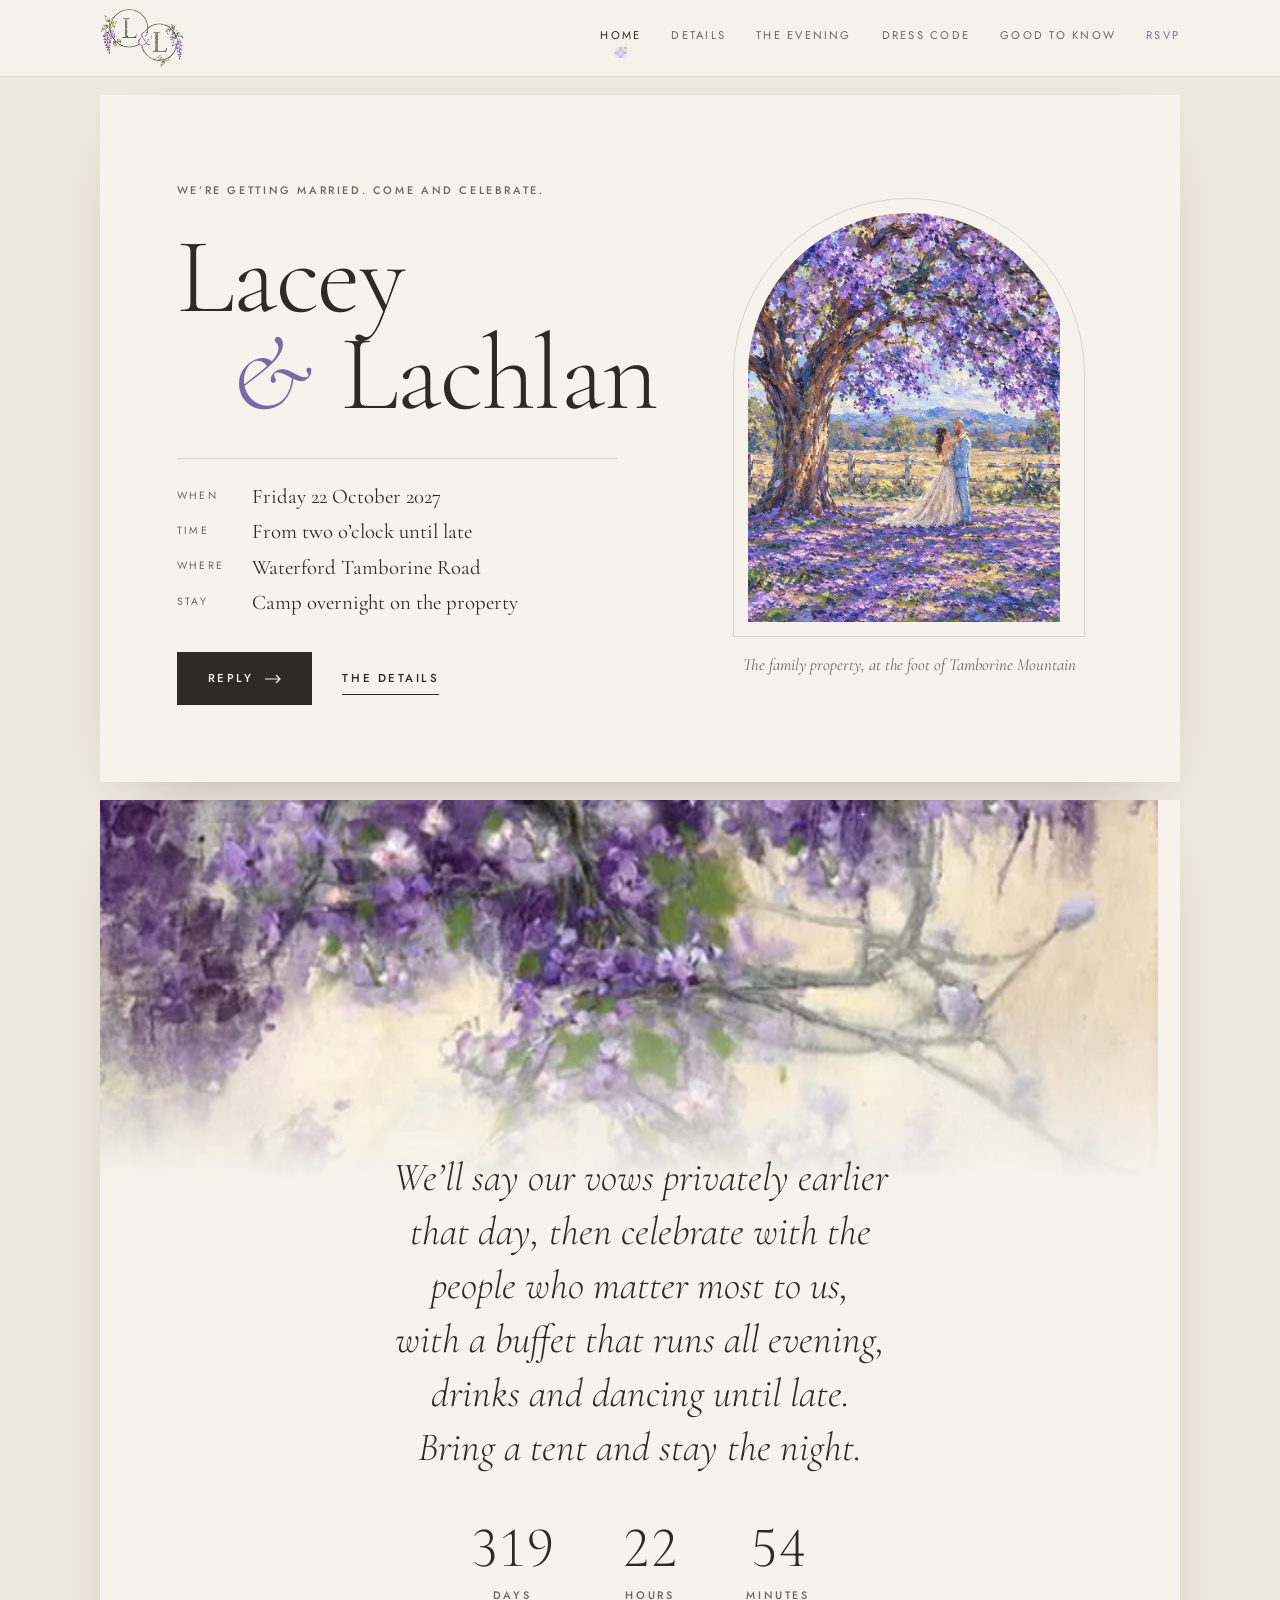
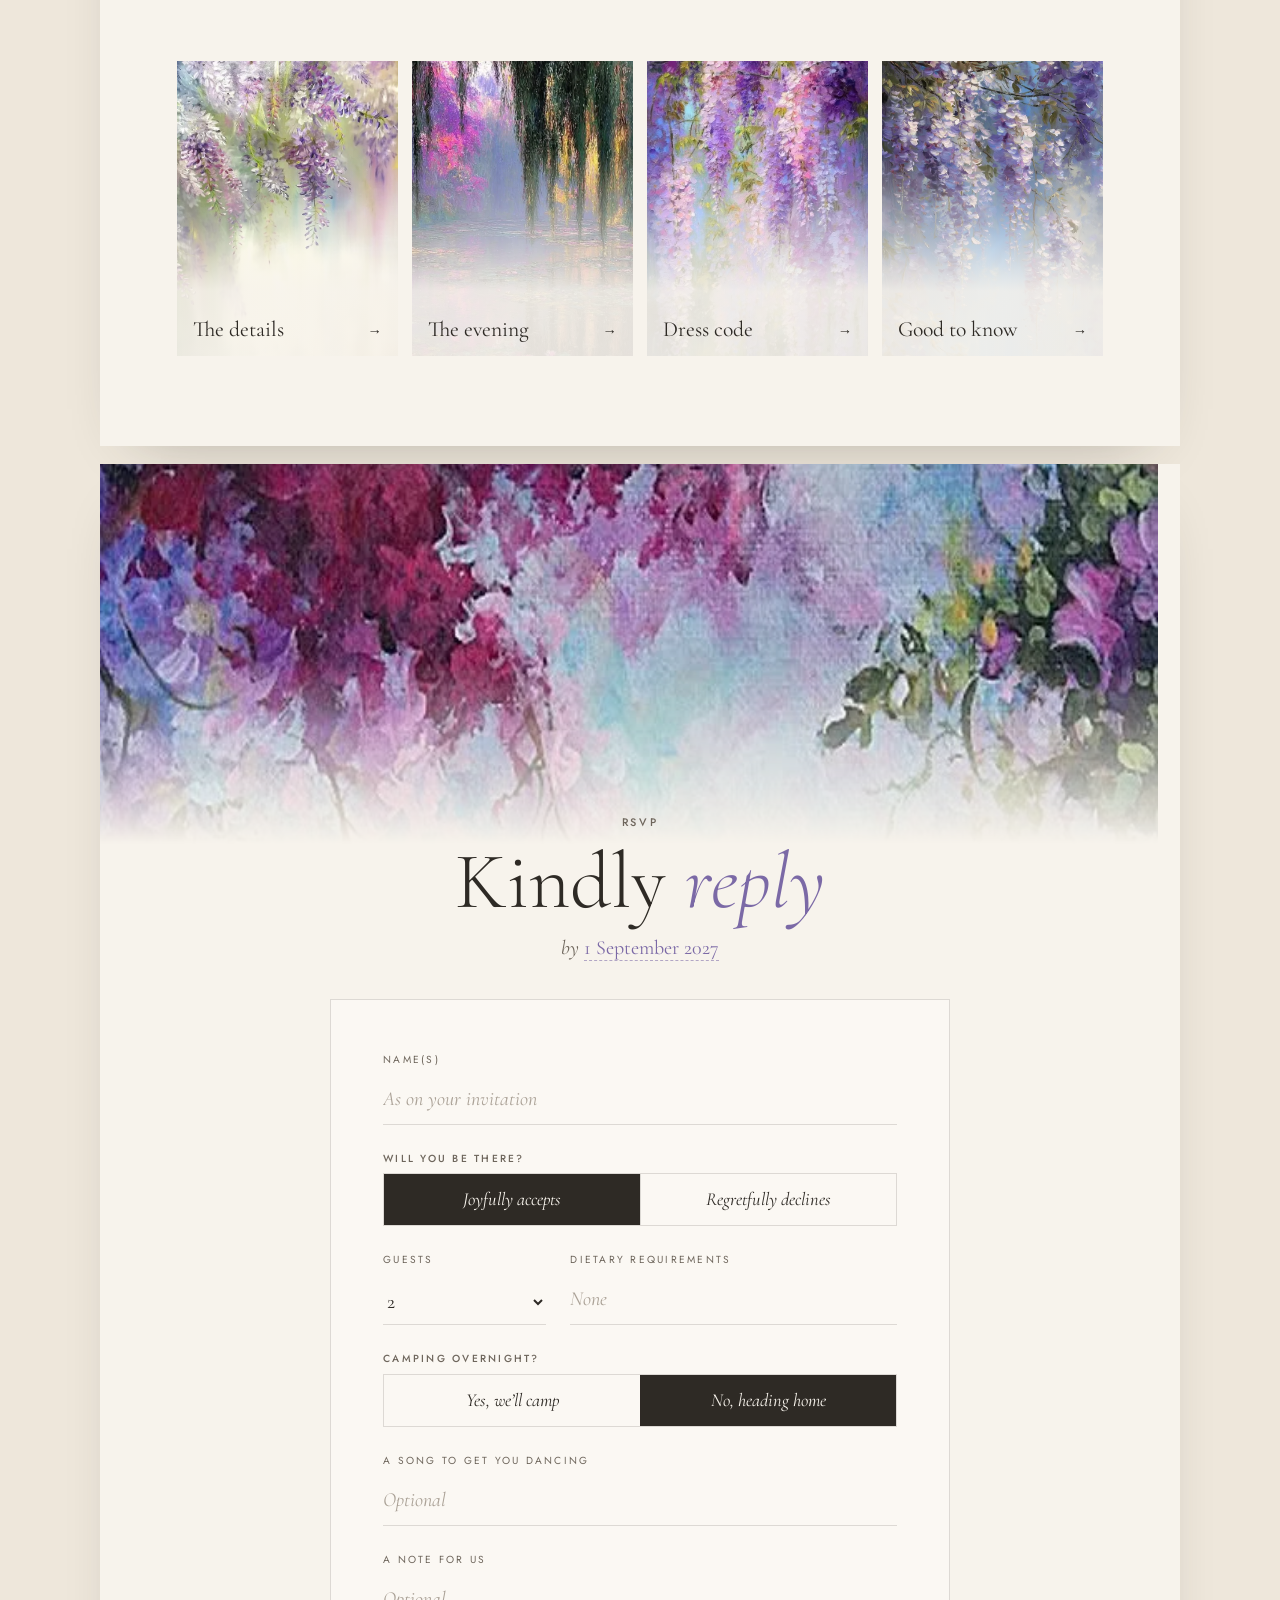
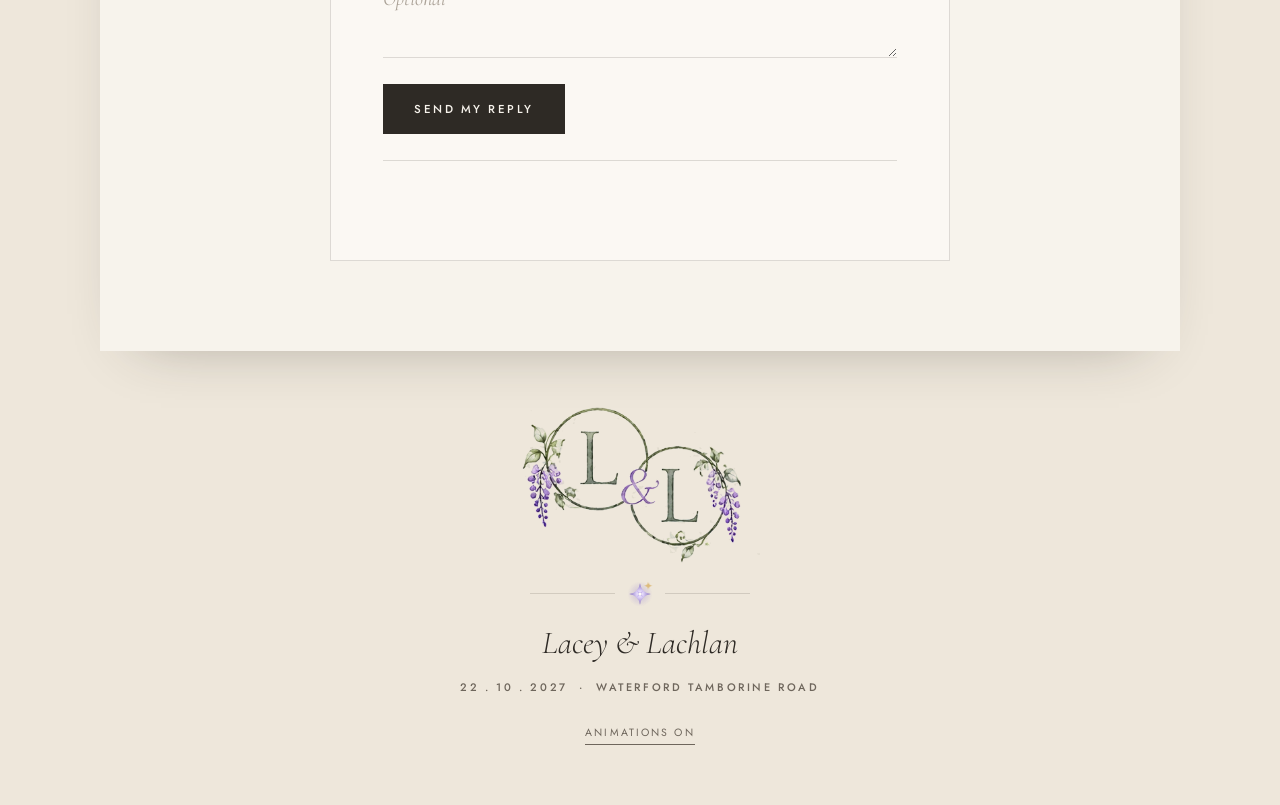
==== public/index.html @ 3b59f26d "Add Under the Jacarandas site with RSVP storage on Cloudflare - Replace starter page with the real s" ====
<!doctype html><html><head><meta charset=utf8><meta name=viewport content="width=device-width,initial-scale=1,viewport-fit=cover"><style>:root{color-scheme:light;box-sizing:border-box;padding-top:env(safe-area-inset-top,0px);padding-bottom:env(safe-area-inset-bottom,0px)}html{scroll-padding-top:env(safe-area-inset-top,0px)}body{margin:0;padding:0;font:14px -apple-system,BlinkMacSystemFont,sans-serif;background:#fff;color:#000}img{max-width:100%}[hidden]:not([hidden=until-found i]){display:none!important}</style></head><body>
<title>Under the Jacarandas</title>
<meta name="claude:viewport-fit-sides" content="cover">
<link rel="preconnect" href="https://fonts.googleapis.com">
<link rel="preconnect" href="https://fonts.gstatic.com" crossorigin>
<link rel="stylesheet" href="https://fonts.googleapis.com/css2?family=Cormorant+Garamond:ital,wght@0,300;0,400;0,500;1,300;1,400;1,500&family=Jost:wght@400;500&display=swap">
<style>
/* Layout: an editorial stationery site split into tabs. A sticky header carries the monogram and a tab row with a blossom marker; each tab is a paper tile topped by a swaying band of painted wisteria, with a two-column spread below. One serif, one quiet sans, cream paper and a single lilac accent. */
:root{
  --paper:#F7F3EC;
  --paper-2:#EEE7DB;
  --ink:#2E2A25;
  --ink-2:#6E665C;
  --accent:#7B69A6;
  --olive:#6F7A55;
  --rule:rgba(46,42,37,.15);
  --serif:"Cormorant Garamond", "Cormorant", "Garamond", "Baskerville", "Times New Roman", serif;
  --sans:"Jost", "Futura", "Avenir Next", "Century Gothic", "Segoe UI", sans-serif;
  color-scheme:light;
}
*{box-sizing:border-box}
[hidden]{display:none!important}
html{-webkit-text-size-adjust:100%}
body{background:var(--paper-2);color:var(--ink);font-family:var(--serif);font-size:1.25rem;line-height:1.65;-webkit-font-smoothing:antialiased;overflow-x:hidden}
h1,h2,h3,p,dl,dd,ol,ul{margin:0}
h1,h2,h3{font-weight:300;text-wrap:balance}
a{color:inherit}
.wrap{max-width:1120px;margin:0 auto;padding-left:max(20px, env(safe-area-inset-left, 0px));padding-right:max(20px, env(safe-area-inset-right, 0px))}
.label{font-family:var(--sans);font-weight:500;font-size:.68rem;letter-spacing:.24em;text-transform:uppercase;color:var(--ink-2)}
.ph{font-style:normal;color:var(--accent);border-bottom:1px dashed rgba(123,105,166,.55);white-space:nowrap}
#burst{position:fixed;inset:0;width:100%;height:100%;pointer-events:none;z-index:50}

/* header + tabs */
body::before{content:"";position:fixed;inset:0 0 auto;height:env(safe-area-inset-top,0px);z-index:31;background:var(--paper)}
header.bar{position:sticky;top:env(safe-area-inset-top,0px);z-index:30;background:rgba(247,243,236,.94);backdrop-filter:blur(8px);-webkit-backdrop-filter:blur(8px);border-bottom:1px solid var(--rule)}
header.bar .wrap{display:flex;align-items:center;justify-content:space-between;gap:20px;padding-block:8px}
.mono{display:block;flex:none;line-height:0;transition:transform .5s cubic-bezier(.2,.7,.2,1)}
.mono img{display:block;height:60px;width:auto}
.mono:hover{transform:scale(1.04)}
.mono:focus-visible{outline:2px solid var(--accent);outline-offset:4px}
.mono span{color:var(--accent)}
.tabs{min-width:0}
.tabs-in{position:relative;display:flex;gap:30px;overflow-x:auto;scrollbar-width:none;padding-block:8px 14px}
.tabs-in::-webkit-scrollbar{display:none}
.tabs-in a{font-family:var(--sans);font-size:.7rem;letter-spacing:.2em;text-transform:uppercase;text-decoration:none;color:var(--ink-2);white-space:nowrap;transition:color .3s}
.tabs-in a:hover,.tabs-in a[aria-current="page"]{color:var(--ink)}
.tabs-in a:focus-visible{outline:2px solid var(--accent);outline-offset:4px}
.tabs-in a.cta{color:var(--accent)}
.ind{position:absolute;left:-2px;bottom:-3px;width:16px;height:16px;transition:transform .55s cubic-bezier(.2,.8,.2,1);pointer-events:none}
.ind svg{display:block;width:100%;height:100%}
.glint{overflow:visible}
.glint .gs{transform-box:fill-box;transform-origin:center;animation:twinkle 3.4s cubic-bezier(.45,0,.55,1) infinite;animation-delay:var(--o,0s);will-change:transform,opacity}
.glint .gm{transform-box:fill-box;transform-origin:center;animation:twinkle2 2.6s cubic-bezier(.45,0,.55,1) infinite;animation-delay:calc(var(--o,0s) + 1.1s);will-change:transform,opacity}
@keyframes twinkle{0%,100%{transform:scale(.8);opacity:.72}50%{transform:scale(1.04);opacity:1}}
@keyframes twinkle2{0%,100%{transform:scale(.45);opacity:.25}50%{transform:scale(1);opacity:1}}
.sdefs{position:absolute;width:0;height:0;overflow:hidden}
.divider{display:flex;align-items:center;gap:12px;width:220px;max-width:100%}
.divider span{flex:1;height:1px;background:var(--rule)}
.divider svg{width:26px;height:26px;flex:none}
@keyframes spin{to{transform:rotate(360deg)}}
@media (max-width:760px){
  header.bar .wrap{flex-direction:column;align-items:stretch;gap:0;padding-block:10px 0}
  .mono{align-self:center}
  .mono img{height:46px}
  .tabs-in{gap:22px;padding-inline:4px}
  .tabs-in a{font-size:.64rem}
}

/* views */
.view{padding-block:18px 10px}
.view.enter .st{animation:up 1s cubic-bezier(.2,.7,.2,1) both;animation-delay:calc(var(--i,0) * 90ms + 120ms)}
@keyframes up{from{opacity:.001;transform:translateY(16px)}to{opacity:1;transform:none}}

/* home hero */
.hero{background:var(--paper);max-width:1120px;margin:0 auto;box-shadow:0 24px 60px -40px rgba(46,42,37,.45)}
.hero-in{display:grid;grid-template-columns:1.05fr .95fr;gap:clamp(36px,6vw,96px);align-items:center;padding:clamp(36px,6vw,84px) clamp(24px,6vw,84px)}
.names{font-size:clamp(3.8rem,8.4vw,6.8rem);line-height:.9;letter-spacing:-.015em;margin-top:24px}
.names .l2{display:block;padding-left:.5em;white-space:nowrap}
.names em{font-style:italic;color:var(--accent);padding-right:.08em}
.facts{margin-top:36px;display:grid;grid-template-columns:auto auto;gap:4px 28px;justify-content:start;padding-top:22px;border-top:1px solid var(--rule);max-width:440px}
.facts dt{font-family:var(--sans);font-size:.66rem;letter-spacing:.22em;text-transform:uppercase;color:var(--ink-2);padding-top:.55em}
.facts dd{font-size:1.3rem;line-height:1.5}
.actions{margin-top:34px;display:flex;flex-wrap:wrap;align-items:center;gap:14px 30px}
.btn{display:inline-flex;align-items:center;gap:12px;font-family:var(--sans);font-weight:500;font-size:.72rem;letter-spacing:.22em;text-transform:uppercase;text-decoration:none;cursor:pointer;border-radius:0;transition:background .35s,color .35s,border-color .35s}
.btn.solid{background:var(--ink);color:var(--paper);border:1px solid var(--ink);padding:16px 30px}
.btn.solid:hover{background:var(--accent);border-color:var(--accent)}
.btn.line{background:none;border:0;border-bottom:1px solid var(--ink);padding:6px 0;color:var(--ink)}
.btn.line:hover{color:var(--accent);border-color:var(--accent)}
.btn svg{width:16px;height:10px;fill:none;stroke:currentColor;stroke-width:1.2;transition:transform .35s}
.btn:hover svg{transform:translateX(4px)}
.btn:focus-visible{outline:2px solid var(--accent);outline-offset:4px}
.art{justify-self:center;width:100%;max-width:440px;margin:0}
.frame{position:relative;aspect-ratio:4/5;padding:14px;border:1px solid var(--rule);border-top-left-radius:999px;border-top-right-radius:999px}
.win{position:relative;height:100%;overflow:hidden;border-top-left-radius:999px;border-top-right-radius:999px;cursor:pointer}
.win img{position:absolute;inset:-3%;width:106%;height:106%;object-fit:cover;transition:transform 1.2s cubic-bezier(.2,.7,.2,1)}
.win canvas{position:absolute;inset:0;width:100%;height:100%;pointer-events:none}
.art figcaption{margin-top:14px;text-align:center;font-style:italic;font-size:1.05rem;color:var(--ink-2)}
@media (max-width:860px){.hero-in{grid-template-columns:1fr}.art{max-width:400px}.names{font-size:clamp(3.6rem,17vw,6rem)}.names .l2{padding-left:.45em}}

/* tiles */
.tile{position:relative;max-width:1120px;margin:18px auto 0;background:var(--paper);overflow:hidden;box-shadow:0 24px 60px -40px rgba(46,42,37,.45)}
.band{position:relative;height:clamp(200px,30vw,380px);overflow:hidden;-webkit-mask-image:linear-gradient(#000 52%,transparent 100%);mask-image:linear-gradient(#000 52%,transparent 100%)}
.band img{position:absolute;inset:-4% -2% 0;width:104%;height:108%;object-fit:cover;object-position:center top;transform-origin:50% 0;animation:sway 11s ease-in-out infinite alternate}
.band.flip img{scale:-1 1}
@keyframes sway{from{transform:skewX(-.8deg) translateX(-.6%)}to{transform:skewX(.8deg) translateX(.6%)}}
.body{position:relative;padding:0 clamp(24px,6vw,84px) clamp(48px,7vw,90px);margin-top:-30px}
.spread{display:grid;grid-template-columns:minmax(0,.8fr) minmax(0,1.4fr);gap:clamp(28px,6vw,96px)}
@media (max-width:860px){.spread{grid-template-columns:1fr}}
.spread h2{font-size:clamp(2.4rem,5vw,3.6rem);line-height:1.02}
.spread h2 em{font-style:italic;color:var(--accent)}
.side .label{display:block;margin-bottom:16px}
.side p{margin-top:16px;color:var(--ink-2);font-style:italic;max-width:26ch;font-size:1.15rem;line-height:1.5}
.next{display:flex;justify-content:flex-end;margin-top:46px;padding-top:22px;border-top:1px solid var(--rule)}
.next a{display:inline-flex;align-items:baseline;gap:14px;text-decoration:none;font-size:1.5rem;font-style:italic}
.next a .label{font-style:normal}
.next a svg{width:22px;height:12px;fill:none;stroke:currentColor;stroke-width:1.1;transition:transform .4s}
.next a:hover{color:var(--accent)}
.next a:hover svg{transform:translateX(6px)}
.next a:focus-visible{outline:2px solid var(--accent);outline-offset:4px}

/* home intro + quick links */
.intro{text-align:center}
.intro .lead{font-size:clamp(1.65rem,3.6vw,2.5rem);line-height:1.35;font-weight:300;font-style:italic;max-width:30ch;margin:0 auto;text-wrap:balance}
.count{display:flex;justify-content:center;gap:clamp(22px,6vw,64px);margin-top:46px}
.count div{display:flex;flex-direction:column;align-items:center;min-width:64px}
.count b{font-weight:300;font-size:clamp(2.4rem,6vw,3.6rem);line-height:1;font-variant-numeric:lining-nums tabular-nums}
.count span{margin-top:10px}
.quick{display:grid;grid-template-columns:repeat(4,1fr);gap:14px;margin-top:56px;text-align:left}
.quick a{position:relative;display:block;aspect-ratio:3/4;overflow:hidden;text-decoration:none;color:var(--ink);background:var(--paper-2)}
.quick img{position:absolute;inset:0;width:100%;height:100%;object-fit:cover;transition:transform 1.2s cubic-bezier(.2,.7,.2,1)}
.quick a::after{content:"";position:absolute;inset:0;background:linear-gradient(to bottom,rgba(247,243,236,0) 30%,rgba(247,243,236,.92) 78%)}
.quick span{position:absolute;left:16px;right:16px;bottom:14px;z-index:1;display:flex;justify-content:space-between;align-items:baseline;font-size:1.35rem;line-height:1.1}
.quick span i{font-family:var(--sans);font-style:normal;font-size:.9rem;transition:transform .4s}
.quick a:hover img{transform:scale(1.07)}
.quick a:hover span i{transform:translateX(4px)}
.quick a:focus-visible{outline:2px solid var(--accent);outline-offset:3px}
@media (max-width:760px){.quick{grid-template-columns:1fr 1fr}}

/* details */
.rows{list-style:none;padding:0}
.rows > li{display:grid;grid-template-columns:150px 1fr;gap:20px;padding-block:24px;border-top:1px solid var(--rule)}
.rows > li:last-child{border-bottom:1px solid var(--rule)}
.rows .k{font-family:var(--sans);font-size:.66rem;letter-spacing:.22em;text-transform:uppercase;color:var(--ink-2);padding-top:.7em}
.rows .v{font-size:1.5rem;line-height:1.3;min-width:0}
.rows .v small{display:block;font-size:1.08rem;font-style:italic;color:var(--ink-2);margin-top:6px;line-height:1.45}
.rows .v a.more{display:inline-flex;align-items:center;gap:10px;margin-top:12px;font-family:var(--sans);font-size:.66rem;letter-spacing:.2em;text-transform:uppercase;text-decoration:none;border-bottom:1px solid var(--ink);padding-bottom:3px}
.rows .v a.more:hover{color:var(--accent);border-color:var(--accent)}
.rows .v a.more svg{width:14px;height:9px;fill:none;stroke:currentColor;stroke-width:1.2}
@media (max-width:560px){.rows > li{grid-template-columns:1fr;gap:4px}.rows .k{padding-top:0}}

/* evening: a vine grows down the schedule and each time blooms */
.sched{list-style:none;padding:0 0 0 34px;position:relative}
.sched::before{content:"";position:absolute;left:8px;top:6px;bottom:6px;width:1.5px;background:var(--olive);transform-origin:top;transform:scaleY(1)}
.view.enter .sched::before{animation:grow 1.8s cubic-bezier(.4,.1,.2,1) both .2s}
@keyframes grow{from{transform:scaleY(0)}to{transform:scaleY(1)}}
.sched li{position:relative;display:grid;grid-template-columns:110px 1fr;gap:20px;align-items:baseline;padding-block:20px;border-bottom:1px solid var(--rule)}
.sched li:first-child{border-top:1px solid var(--rule)}
.bud{position:absolute;left:-36px;top:50%;width:22px;height:22px;margin-top:-11px;transition:transform .5s cubic-bezier(.3,1.6,.5,1)}
.bud svg{display:block;width:100%;height:100%}
.view.enter .bud{animation:pop .7s cubic-bezier(.3,1.6,.5,1) both;animation-delay:calc(var(--i) * 300ms + 500ms)}
@keyframes pop{from{transform:scale(0) rotate(-90deg)}to{transform:scale(1) rotate(0)}}
.sched li:hover .bud{transform:scale(1.35)}
.sched time{font-size:2rem;font-weight:300;line-height:1;font-variant-numeric:lining-nums tabular-nums}
.sched h3{font-size:1.55rem;font-weight:400;line-height:1.2}
.sched p{font-style:italic;color:var(--ink-2);font-size:1.1rem}
@media (max-width:560px){.sched li{grid-template-columns:76px 1fr;gap:14px}.sched time{font-size:1.6rem}}

/* dress code */
.dress-lead{font-size:clamp(1.6rem,3vw,2.1rem);line-height:1.3;font-weight:300}
.dress-lead em{font-style:italic}
.avoid{margin-top:34px;padding-block:24px 26px;border-top:1px solid var(--rule);border-bottom:1px solid var(--rule);max-width:560px}
.avoid-list{display:flex;flex-wrap:nowrap;align-items:center;gap:clamp(10px,3vw,22px);margin-top:12px;font-size:clamp(1.55rem,6.6vw,2.8rem);font-style:italic;font-weight:300;line-height:1.05}
.avoid-list svg{width:16px;height:16px;flex:none}
.dress-note{margin-top:26px;font-style:italic;color:var(--ink-2);font-size:1.15rem;max-width:46ch}
@keyframes ripple{from{opacity:.6;transform:scale(1)}to{opacity:0;transform:scale(2.6)}}
.shake{animation:shake .5s}
@keyframes shake{20%,60%{transform:translateX(-5px)}40%,80%{transform:translateX(5px)}}

/* faq */
.faq details{border-top:1px solid var(--rule)}
.faq details:last-child{border-bottom:1px solid var(--rule)}
.faq summary{list-style:none;cursor:pointer;display:flex;justify-content:space-between;align-items:center;gap:20px;padding-block:22px;font-size:1.4rem;line-height:1.3;transition:color .3s}
.faq summary::-webkit-details-marker{display:none}
.faq summary i{flex:none;width:14px;height:14px;position:relative}
.faq summary i::before,.faq summary i::after{content:"";position:absolute;left:0;right:0;top:50%;height:1px;background:currentColor;transition:transform .4s cubic-bezier(.2,.7,.2,1)}
.faq summary i::after{transform:rotate(90deg)}
.faq details[open] summary i::after{transform:rotate(0)}
.faq summary:hover{color:var(--accent)}
.faq summary:focus-visible{outline:2px solid var(--accent);outline-offset:4px}
.faq details p{padding-bottom:24px;margin-top:-6px;color:var(--ink-2);font-style:italic;font-size:1.15rem;max-width:52ch}
.faq details[open] p{animation:up .6s cubic-bezier(.2,.7,.2,1)}

.rs-head{text-align:center;display:flex;flex-direction:column;align-items:center;gap:10px}
.rs-head h2{font-size:clamp(3rem,7vw,5rem);line-height:1}
.rs-head h2 em{font-style:italic;color:var(--accent)}
.rs-head .by{font-style:italic;color:var(--ink-2);font-size:1.25rem}
.card{max-width:620px;margin:34px auto 0;text-align:left;background:#FBF8F3;border:1px solid var(--rule);padding:clamp(28px,5vw,52px);display:grid;gap:26px}
.f{display:grid;gap:6px}
.f label,.f .label{font-family:var(--sans);font-size:.64rem;letter-spacing:.22em;text-transform:uppercase;color:var(--ink-2)}
.f input,.f select,.f textarea{font:inherit;font-size:1.25rem;color:var(--ink);background:transparent;border:0;border-bottom:1px solid var(--rule);padding:8px 0;width:100%;border-radius:0;transition:border-color .3s}
.f textarea{resize:vertical;min-height:60px}
.f input::placeholder,.f textarea::placeholder{color:#AAA196;font-style:italic}
.f input:focus,.f select:focus,.f textarea:focus{outline:none;border-bottom-color:var(--ink)}
.seg{display:grid;grid-template-columns:1fr 1fr;border:1px solid var(--rule)}
.seg label{position:relative;display:flex;justify-content:center;align-items:center;padding:14px 10px;cursor:pointer;font-size:1.15rem;font-style:italic;transition:background .3s,color .3s;text-align:center}
.seg label + label{border-left:1px solid var(--rule)}
.f .seg label{font-family:var(--serif);font-style:italic;font-size:1.15rem;letter-spacing:0;text-transform:none;color:inherit;min-width:0;line-height:1.25}
.card,.card form,.card .f{min-width:0}
.seg input{position:absolute;inset:0;width:100%;height:100%;margin:0;opacity:0;pointer-events:none}
.seg label:has(input:checked){background:var(--ink);color:var(--paper)}
.seg label:has(input:focus-visible){outline:2px solid var(--accent);outline-offset:-4px}
.two{display:grid;grid-template-columns:1fr 2fr;gap:24px}
@media (max-width:480px){.two{grid-template-columns:1fr}}
.out{border-top:1px solid var(--rule);padding-top:22px;display:grid;gap:14px}
.out pre{white-space:pre-wrap;word-break:break-word;font-family:var(--serif);font-size:1.12rem;background:var(--paper-2);padding:16px 20px;margin:0;line-height:1.5}
.out .row{display:flex;flex-wrap:wrap;align-items:center;gap:12px 22px}
.status{font-style:italic;color:var(--accent);font-size:1.05rem;min-height:1.5em}
.send{font-size:1.08rem;color:var(--ink-2)}

footer{text-align:center;padding-block:44px 60px;display:flex;flex-direction:column;align-items:center;gap:10px}
footer .sig{font-style:italic;font-size:2rem;font-weight:300}
footer .flogo{width:min(240px,64vw);height:auto;display:block;margin-bottom:6px}

html.calm *,html.calm *::before,html.calm *::after{animation:none!important;transition:none!important}
.motion-note{max-width:1120px;margin:14px auto 0;display:flex;flex-wrap:wrap;align-items:center;justify-content:center;gap:8px 18px;padding:12px 18px;background:var(--paper);border:1px solid var(--rule);font-size:1.05rem;font-style:italic;color:var(--ink-2);text-align:center}
.motion-note button,.mt{font-family:var(--sans);font-style:normal;font-size:.66rem;letter-spacing:.2em;text-transform:uppercase;background:none;border:0;border-bottom:1px solid currentColor;padding:4px 0;color:var(--ink);cursor:pointer}
.motion-note button:hover,.mt:hover{color:var(--accent)}
.motion-note button:focus-visible,.mt:focus-visible{outline:2px solid var(--accent);outline-offset:3px}
.mt{margin-top:14px;color:var(--ink-2)}
</style>

<canvas id="burst" aria-hidden="true"></canvas>
<svg class="sdefs" aria-hidden="true" focusable="false"><defs>
  <radialGradient id="g-halo"><stop offset="0" stop-color="#C9B8F0" stop-opacity=".8"/><stop offset=".35" stop-color="#9A84D2" stop-opacity=".28"/><stop offset="1" stop-color="#9A84D2" stop-opacity="0"/></radialGradient>
  <radialGradient id="g-ray"><stop offset="0" stop-color="#FFFFFF"/><stop offset=".35" stop-color="#D9CCF5"/><stop offset="1" stop-color="#7E68B8"/></radialGradient>
</defs></svg>

<header class="bar">
  <div class="wrap">
    <a class="mono" href="#home" aria-label="Home"><img data-art="logo" alt="L &amp; L monogram"></a>
    <nav class="tabs" aria-label="Sections">
      <div class="tabs-in" id="tabs">
        <a href="#home" data-tab="home">Home</a>
        <a href="#details" data-tab="details">Details</a>
        <a href="#evening" data-tab="evening">The evening</a>
        <a href="#dress" data-tab="dress">Dress code</a>
        <a href="#faq" data-tab="faq">Good to know</a>
        <a href="#rsvp" data-tab="rsvp" class="cta">RSVP</a>
        <span class="ind" id="ind" aria-hidden="true"><svg class="glint" viewBox="-12 -12 24 24" style="--o:0s"><g class="gs"><circle r="11.5" fill="url(#g-halo)"/><path d="M0 -10 Q 1.25 -1.25 10 0 Q 1.25 1.25 0 10 Q -1.25 1.25 -10 0 Q -1.25 -1.25 0 -10Z" fill="url(#g-ray)"/><path d="M0 -10 Q 1.25 -1.25 10 0 Q 1.25 1.25 0 10 Q -1.25 1.25 -10 0 Q -1.25 -1.25 0 -10Z" transform="rotate(45) scale(.42)" fill="#C7B6EC"/><circle r="1.5" fill="#FFFDF5"/></g><g class="gm"><path d="M7.6 -11.2 Q 8 -8 11.2 -7.6 Q 8 -7.2 7.6 -4 Q 7.2 -7.2 4 -7.6 Q 7.2 -8 7.6 -11.2Z" fill="#DDBB7C"/></g></svg></span>
      </div>
    </nav>
  </div>
</header>

<main class="wrap">
  <div class="motion-note" id="motion-note" hidden>Your device is set to reduce motion, so the animations are paused. <button type="button" id="motion-on">Turn animations on</button></div>
  <!-- HOME -->
  <section class="view" data-view="home" aria-label="Home">
    <div class="hero">
      <div class="hero-in">
        <div>
          <span class="label st" style="--i:0">We’re getting married. Come and celebrate.</span>
          <h1 class="names st" style="--i:1">Lacey <span class="l2"><em>&amp;</em> Lachlan</span></h1>
          <dl class="facts st" style="--i:2">
            <dt>When</dt><dd>Friday 22 October 2027</dd>
            <dt>Time</dt><dd>From two o’clock until late</dd>
            <dt>Where</dt><dd>Waterford Tamborine Road</dd>
            <dt>Stay</dt><dd>Camp overnight on the property</dd>
          </dl>
          <div class="actions st" style="--i:3">
            <a class="btn solid" href="#rsvp">Reply <svg viewBox="0 0 16 10"><path d="M0 5h15M11 1l4 4-4 4"/></svg></a>
            <a class="btn line" href="#details">The details</a>
          </div>
        </div>
        <figure class="art st" style="--i:2">
          <div class="frame">
            <div class="win" id="win" role="img" aria-label="Painting of a bride and groom embracing under a jacaranda in full flower. Tap to shake loose some petals.">
              <img data-art="hero" alt="">
              <canvas id="petals" aria-hidden="true"></canvas>
            </div>
          </div>
          <figcaption>The family property, at the foot of Tamborine Mountain</figcaption>
        </figure>
      </div>
    </div>
    <article class="tile">
      <div class="band"><img data-art="branch" alt="" style="object-position:center 40%"></div>
      <div class="body intro">
        <p class="lead st" style="--i:1">We’ll say our vows privately earlier that day, then celebrate with the people who matter most to us, with a buffet that runs all evening, drinks and dancing until late. Bring a tent and stay the night.</p>
        <div class="count st" style="--i:2" aria-label="Countdown to the party">
          <div><b id="cd-d">—</b><span class="label">Days</span></div>
          <div><b id="cd-h">—</b><span class="label">Hours</span></div>
          <div><b id="cd-m">—</b><span class="label">Minutes</span></div>
        </div>
        <nav class="quick st" style="--i:3" aria-label="Explore">
          <a href="#details"><img data-art="details" alt=""><span>The details <i>→</i></span></a>
          <a href="#evening"><img data-art="evening" alt="" style="object-position:center 20%"><span>The evening <i>→</i></span></a>
          <a href="#dress"><img data-art="dress" alt=""><span>Dress code <i>→</i></span></a>
          <a href="#faq"><img data-art="faq" alt=""><span>Good to know <i>→</i></span></a>
        </nav>
      </div>
    </article>
    <article class="tile" id="rsvp-sec">
      <div class="band"><img data-art="rsvp" alt="" style="object-position:center 32%"></div>
      <div class="body">
        <div class="rs-head">
          <span class="label">RSVP</span>
          <h2>Kindly <em>reply</em></h2>
          <p class="by">by <i class="ph">1 September 2027</i></p>
        </div>
        <div class="card">
              <form id="rsvp-form" novalidate style="display:grid;gap:26px">
                <div class="f"><label for="r-name">Name(s)</label><input type="text" id="r-name" autocomplete="name" placeholder="As on your invitation"></div>
                <div class="f"><span class="label" id="att-l">Will you be there?</span>
                  <div class="seg" role="radiogroup" aria-labelledby="att-l">
                    <label><input type="radio" name="att" id="r-yes" value="yes" checked>Joyfully accepts</label>
                    <label><input type="radio" name="att" id="r-no" value="no">Regretfully declines</label>
                  </div>
                </div>
                <div class="two">
                  <div class="f"><label for="r-count">Guests</label><select id="r-count"><option>1</option><option selected>2</option><option>3</option><option>4</option><option>5</option></select></div>
                  <div class="f"><label for="r-diet">Dietary requirements</label><input type="text" id="r-diet" placeholder="None"></div>
                </div>
                <div class="f"><span class="label" id="camp-l">Camping overnight?</span>
                  <div class="seg" role="radiogroup" aria-labelledby="camp-l">
                    <label><input type="radio" name="camp" id="c-yes" value="yes">Yes, we’ll camp</label>
                    <label><input type="radio" name="camp" id="c-no" value="no" checked>No, heading home</label>
                  </div>
                </div>
                <div class="f"><label for="r-song">A song to get you dancing</label><input type="text" id="r-song" placeholder="Optional"></div>
                <div class="f"><label for="r-note">A note for us</label><textarea id="r-note" placeholder="Optional"></textarea></div>
                <div class="hp" aria-hidden="true" style="position:absolute;left:-9999px;width:1px;height:1px;overflow:hidden"><label for="r-web">Leave this empty</label><input type="text" id="r-web" name="website" tabindex="-1" autocomplete="off"></div>
                <div><button class="btn solid" type="submit" id="r-submit">Send my reply</button></div>
              </form>
              <div class="out" aria-live="polite">
                <pre id="r-out" hidden></pre>
                <div class="row"><button class="btn line" type="button" id="r-copy" hidden>Copy reply</button><span class="status" id="r-status"></span></div>
                <p class="send" id="r-send" hidden>Send it to <i class="ph">your email</i> or <i class="ph">your mobile</i>.</p>
              </div>
            </div>
      </div>
    </article>
  </section>

  <!-- DETAILS -->
  <section class="view" data-view="details" aria-label="The details" hidden>
    <article class="tile">
      <div class="band"><img data-art="details" alt=""></div>
      <div class="body">
        <div class="spread">
          <div class="side st" style="--i:0"><span class="label">01</span><h2>The <em>details</em></h2><p>Everything you need for the day, in one place.</p></div>
          <ul class="rows">
            <li class="st" style="--i:1"><span class="k">Date</span><div class="v">Friday 22 October 2027<small>Arrive from two o’clock and stay until late</small></div></li>
            <li class="st" style="--i:2"><span class="k">Venue</span><div class="v">The family property<small>2053 Waterford Tamborine Road, at the foot of Tamborine Mountain, Queensland</small>
              <a class="more" href="https://www.google.com/maps/search/?api=1&amp;query=2053+Waterford+Tamborine+Road+QLD" target="_blank" rel="noopener">Open in Maps <svg viewBox="0 0 14 9"><path d="M0 4.5h13M9.5 1l3.5 3.5L9.5 8"/></svg></a></div></li>
            <li class="st" style="--i:3"><span class="k">Celebration</span><div class="v">Celebrating our marriage<small>We’ll marry privately earlier that day, then join you all for the party.</small></div></li>
            <li class="st" style="--i:4"><span class="k">Staying over</span><div class="v">Camp on the property<small>You’re welcome to pitch a tent or roll out a swag and stay the night.</small></div></li>
            <li class="st" style="--i:5"><span class="k">Dress code</span><div class="v">Semi-formal<small>No white, no black and no jeans. Flats rather than heels, as we’re on the grass.</small></div></li>
          </ul>
        </div>
        <div class="next"><a href="#evening"><span class="label">Next</span> The evening <svg viewBox="0 0 22 12"><path d="M0 6h21M16 1l5 5-5 5"/></svg></a></div>
      </div>
    </article>
  </section>

  <!-- EVENING -->
  <section class="view" data-view="evening" aria-label="The evening" hidden>
    <article class="tile">
      <div class="band"><img data-art="evening" alt="" style="object-position:center 18%"></div>
      <div class="body">
        <div class="spread">
          <div class="side st" style="--i:0"><span class="label">02</span><h2>The <em>evening</em></h2><p>Times are a gentle guide.</p></div>
          <ol class="sched">
            <li class="st" style="--i:1"><span class="bud" style="--i:0"><svg class="glint" viewBox="-12 -12 24 24" style="--o:0.0s"><g class="gs"><circle r="11.5" fill="url(#g-halo)"/><path d="M0 -10 Q 1.25 -1.25 10 0 Q 1.25 1.25 0 10 Q -1.25 1.25 -10 0 Q -1.25 -1.25 0 -10Z" fill="url(#g-ray)"/><path d="M0 -10 Q 1.25 -1.25 10 0 Q 1.25 1.25 0 10 Q -1.25 1.25 -10 0 Q -1.25 -1.25 0 -10Z" transform="rotate(45) scale(.42)" fill="#C7B6EC"/><circle r="1.5" fill="#FFFDF5"/></g><g class="gm"><path d="M7.6 -11.2 Q 8 -8 11.2 -7.6 Q 8 -7.2 7.6 -4 Q 7.2 -7.2 4 -7.6 Q 7.2 -8 7.6 -11.2Z" fill="#DDBB7C"/></g></svg></span><time>2.00</time><div><h3>Arrive</h3><p>Drinks on the lawn, and time to set up camp</p></div></li>
            <li class="st" style="--i:2"><span class="bud" style="--i:1"><svg class="glint" viewBox="-12 -12 24 24" style="--o:0.53s"><g class="gs"><circle r="11.5" fill="url(#g-halo)"/><path d="M0 -10 Q 1.25 -1.25 10 0 Q 1.25 1.25 0 10 Q -1.25 1.25 -10 0 Q -1.25 -1.25 0 -10Z" fill="url(#g-ray)"/><path d="M0 -10 Q 1.25 -1.25 10 0 Q 1.25 1.25 0 10 Q -1.25 1.25 -10 0 Q -1.25 -1.25 0 -10Z" transform="rotate(45) scale(.42)" fill="#C7B6EC"/><circle r="1.5" fill="#FFFDF5"/></g></svg></span><time><i class="ph">5.00</i></time><div><h3>Buffet opens</h3><p>Help yourself all evening, whenever you’re hungry</p></div></li>
            <li class="st" style="--i:3"><span class="bud" style="--i:2"><svg class="glint" viewBox="-12 -12 24 24" style="--o:1.06s"><g class="gs"><circle r="11.5" fill="url(#g-halo)"/><path d="M0 -10 Q 1.25 -1.25 10 0 Q 1.25 1.25 0 10 Q -1.25 1.25 -10 0 Q -1.25 -1.25 0 -10Z" fill="url(#g-ray)"/><path d="M0 -10 Q 1.25 -1.25 10 0 Q 1.25 1.25 0 10 Q -1.25 1.25 -10 0 Q -1.25 -1.25 0 -10Z" transform="rotate(45) scale(.42)" fill="#C7B6EC"/><circle r="1.5" fill="#FFFDF5"/></g><g class="gm"><path d="M7.6 -11.2 Q 8 -8 11.2 -7.6 Q 8 -7.2 7.6 -4 Q 7.2 -7.2 4 -7.6 Q 7.2 -8 7.6 -11.2Z" fill="#DDBB7C"/></g></svg></span><time><i class="ph">6.30</i></time><div><h3>Sunset</h3><p>As the sun drops behind the mountain</p></div></li>
            <li class="st" style="--i:4"><span class="bud" style="--i:3"><svg class="glint" viewBox="-12 -12 24 24" style="--o:1.59s"><g class="gs"><circle r="11.5" fill="url(#g-halo)"/><path d="M0 -10 Q 1.25 -1.25 10 0 Q 1.25 1.25 0 10 Q -1.25 1.25 -10 0 Q -1.25 -1.25 0 -10Z" fill="url(#g-ray)"/><path d="M0 -10 Q 1.25 -1.25 10 0 Q 1.25 1.25 0 10 Q -1.25 1.25 -10 0 Q -1.25 -1.25 0 -10Z" transform="rotate(45) scale(.42)" fill="#C7B6EC"/><circle r="1.5" fill="#FFFDF5"/></g></svg></span><time><i class="ph">7.30</i></time><div><h3>A few words</h3><p>Short speeches, we promise</p></div></li>
            <li class="st" style="--i:5"><span class="bud" style="--i:4"><svg class="glint" viewBox="-12 -12 24 24" style="--o:2.12s"><g class="gs"><circle r="11.5" fill="url(#g-halo)"/><path d="M0 -10 Q 1.25 -1.25 10 0 Q 1.25 1.25 0 10 Q -1.25 1.25 -10 0 Q -1.25 -1.25 0 -10Z" fill="url(#g-ray)"/><path d="M0 -10 Q 1.25 -1.25 10 0 Q 1.25 1.25 0 10 Q -1.25 1.25 -10 0 Q -1.25 -1.25 0 -10Z" transform="rotate(45) scale(.42)" fill="#C7B6EC"/><circle r="1.5" fill="#FFFDF5"/></g><g class="gm"><path d="M7.6 -11.2 Q 8 -8 11.2 -7.6 Q 8 -7.2 7.6 -4 Q 7.2 -7.2 4 -7.6 Q 7.2 -8 7.6 -11.2Z" fill="#DDBB7C"/></g></svg></span><time><i class="ph">8.00</i></time><div><h3>Dancing</h3><p>Until late, with your tent a short stroll away</p></div></li>
          </ol>
        </div>
        <div class="next"><a href="#dress"><span class="label">Next</span> Dress code <svg viewBox="0 0 22 12"><path d="M0 6h21M16 1l5 5-5 5"/></svg></a></div>
      </div>
    </article>
  </section>

  <!-- DRESS CODE -->
  <section class="view" data-view="dress" aria-label="Dress code" hidden>
    <article class="tile">
      <div class="band flip"><img data-art="dress" alt=""></div>
      <div class="body">
        <div class="spread">
          <div class="side st" style="--i:0"><span class="label">03</span><h2>Dress <em>code</em></h2></div>
          <div id="dress-body">
            <p class="dress-lead st" style="--i:1">Semi-formal. Wear whatever makes you feel wonderful, in any colour except two.</p>
            <div class="avoid st" style="--i:2">
              <span class="label">Please avoid</span>
              <p class="avoid-list"><span>White</span><svg class="glint" viewBox="-12 -12 24 24" style="--o:0s" aria-hidden="true"><g class="gs"><circle r="11.5" fill="url(#g-halo)"/><path d="M0 -10 Q 1.25 -1.25 10 0 Q 1.25 1.25 0 10 Q -1.25 1.25 -10 0 Q -1.25 -1.25 0 -10Z" fill="url(#g-ray)"/><circle r="1.5" fill="#FFFDF5"/></g></svg><span>Black</span><svg class="glint" viewBox="-12 -12 24 24" style="--o:1.1s" aria-hidden="true"><g class="gs"><circle r="11.5" fill="url(#g-halo)"/><path d="M0 -10 Q 1.25 -1.25 10 0 Q 1.25 1.25 0 10 Q -1.25 1.25 -10 0 Q -1.25 -1.25 0 -10Z" fill="url(#g-ray)"/><circle r="1.5" fill="#FFFDF5"/></g></svg><span>Jeans</span></p>
            </div>
            <p class="dress-note st" style="--i:5">We’ll be on the grass all night, so we recommend leaving the heels at home. Flats, sandals or boots are perfect. Bring something warm for after dark, especially if you’re camping.</p>
          </div>
        </div>
        <div class="next"><a href="#faq"><span class="label">Next</span> Good to know <svg viewBox="0 0 22 12"><path d="M0 6h21M16 1l5 5-5 5"/></svg></a></div>
      </div>
    </article>
  </section>

  <!-- GOOD TO KNOW -->
  <section class="view" data-view="faq" aria-label="Good to know" hidden>
    <article class="tile">
      <div class="band"><img data-art="faq" alt=""></div>
      <div class="body">
        <div class="spread">
          <div class="side st" style="--i:0"><span class="label">04</span><h2>Good to <em>know</em></h2></div>
          <div class="faq">
            <details class="st" style="--i:1"><summary>Where do I park?<i></i></summary><p>On the grass inside the front gate. Someone will wave you to a spot.</p></details>
            <details class="st" style="--i:2"><summary>Can we camp overnight?<i></i></summary><p>Yes, please do. There’s room to camp on the property, so bring a tent or swag, bedding and something warm. Let us know on your reply so we can plan the space.</p></details>
            <details class="st" style="--i:3"><summary>Not camping?<i></i></summary><p>There are B&amp;Bs and cottages nearby and up on Tamborine Mountain, and October is a busy month, so book early. Taxis and rideshare are hard to find out this way late at night, so plan your ride ahead.</p></details>
            <details class="st" style="--i:4"><summary>What shoes should I wear?<i></i></summary><p>Please skip the heels. We’re on the grass all night, so flats, sandals or boots are best. Bring a wrap for after sunset.</p></details>
            <details class="st" style="--i:5"><summary>Can I bring a plus-one or the kids?<i></i></summary><p>If your invitation includes a plus-one or children, it will say so on the invite.</p></details>
            <details class="st" style="--i:6"><summary>Dietary requirements?<i></i></summary><p>Tell us on your reply and we’ll pass it on to the caterers.</p></details>
            <details class="st" style="--i:7"><summary>Gifts?<i></i></summary><p>Your company is the loveliest gift. If you’d like to give something, there will be a wishing well on the night.</p></details>
          </div>
        </div>
        <div class="next"><a href="#rsvp"><span class="label">Next</span> Kindly reply <svg viewBox="0 0 22 12"><path d="M0 6h21M16 1l5 5-5 5"/></svg></a></div>
      </div>
    </article>
  </section>

</main>

<footer>
  <img class="flogo" data-art="logo" alt="L &amp; L monogram">
  <div class="divider" aria-hidden="true"><span></span><svg class="glint" viewBox="-12 -12 24 24" style="--o:0s"><g class="gs"><circle r="11.5" fill="url(#g-halo)"/><path d="M0 -10 Q 1.25 -1.25 10 0 Q 1.25 1.25 0 10 Q -1.25 1.25 -10 0 Q -1.25 -1.25 0 -10Z" fill="url(#g-ray)"/><path d="M0 -10 Q 1.25 -1.25 10 0 Q 1.25 1.25 0 10 Q -1.25 1.25 -10 0 Q -1.25 -1.25 0 -10Z" transform="rotate(45) scale(.42)" fill="#C7B6EC"/><circle r="1.5" fill="#FFFDF5"/></g><g class="gm"><path d="M7.6 -11.2 Q 8 -8 11.2 -7.6 Q 8 -7.2 7.6 -4 Q 7.2 -7.2 4 -7.6 Q 7.2 -8 7.6 -11.2Z" fill="#DDBB7C"/></g></svg><span></span></div>
  <p class="sig">Lacey &amp; Lachlan</p>
  <p class="label">22 . 10 . 2027 &nbsp;·&nbsp; Waterford Tamborine Road</p>
  <button class="mt" type="button" id="mt" aria-pressed="true">Animations on</button>
</footer>

<script>
var ART = {"hero": ["[data-uri]", [847, 1059]], "evening": ["[data-uri]", [736, 1308]], "dress": ["[data-uri]", [561, 841]], "rsvp": ["[data-uri]", [650, 1155]], "branch": ["[data-uri]", [540, 540]], "faq": ["[data-uri]", [736, 1104]], "details": ["[data-uri]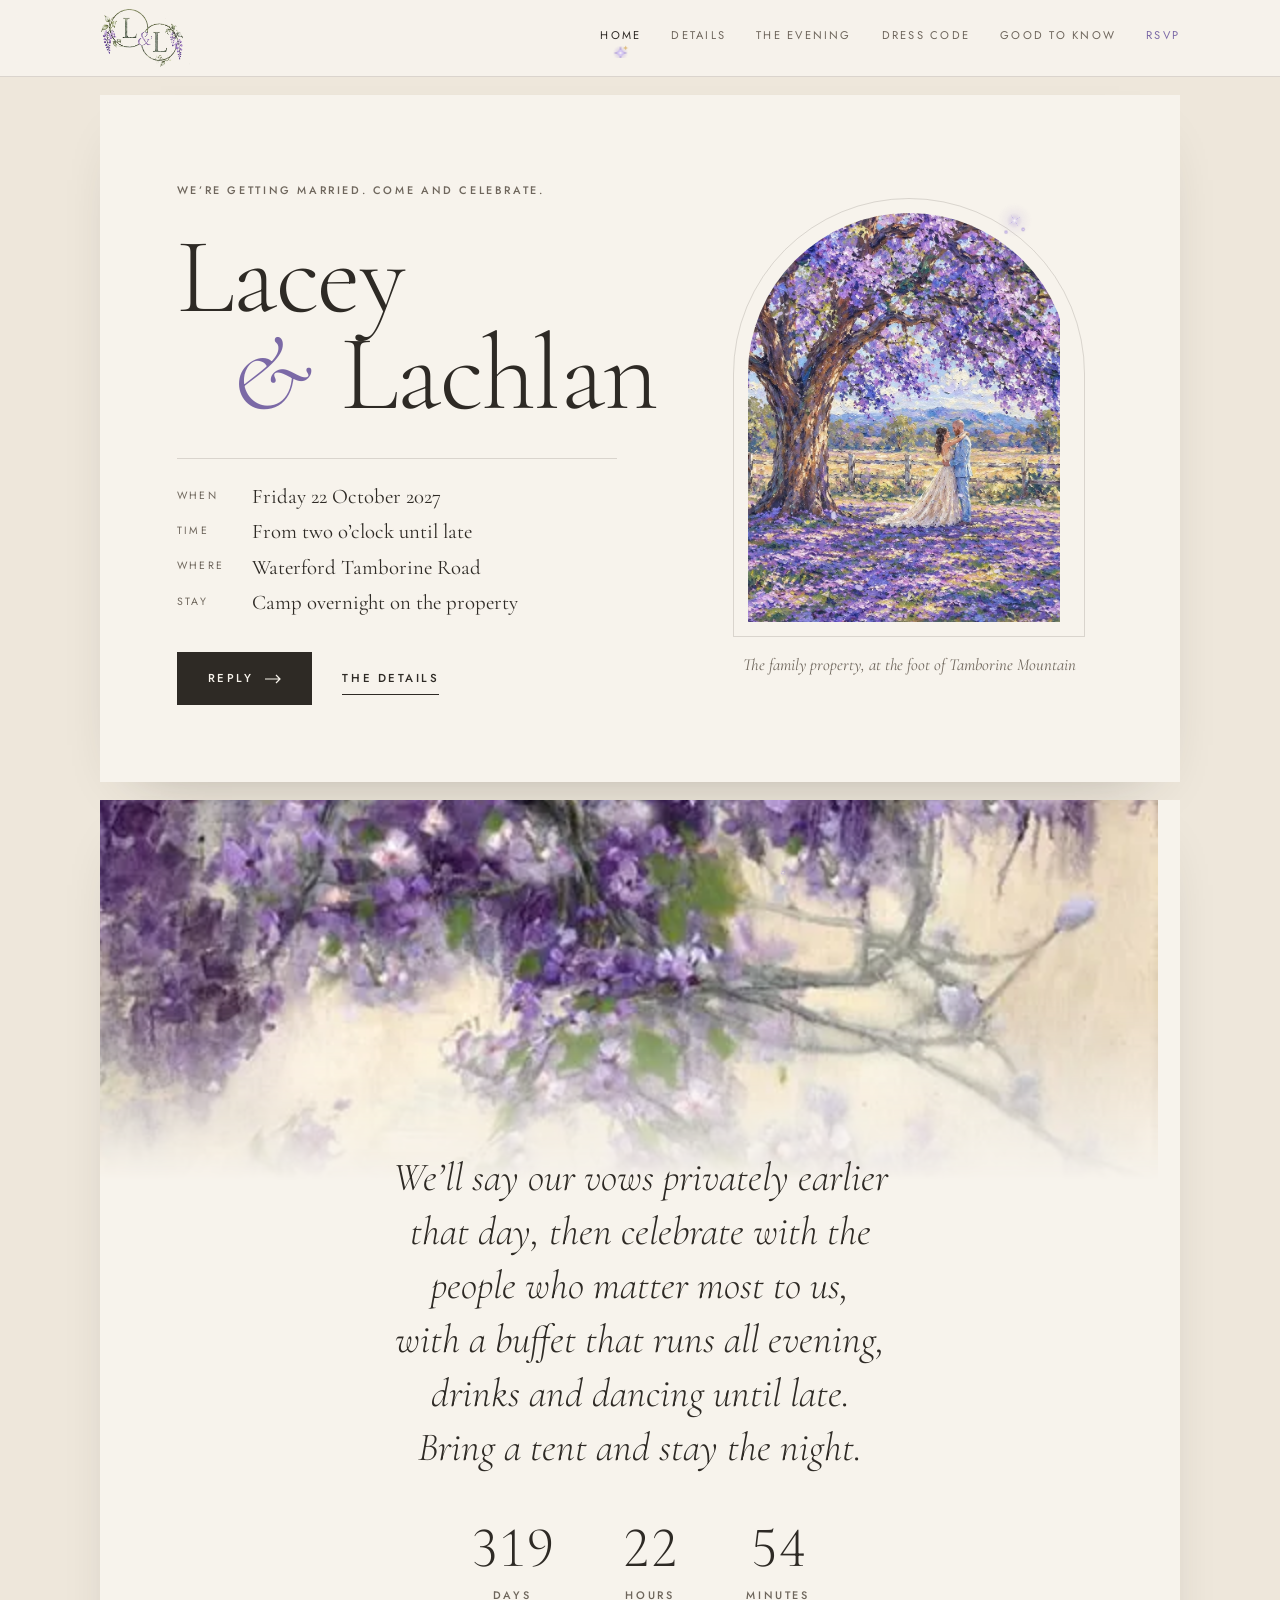
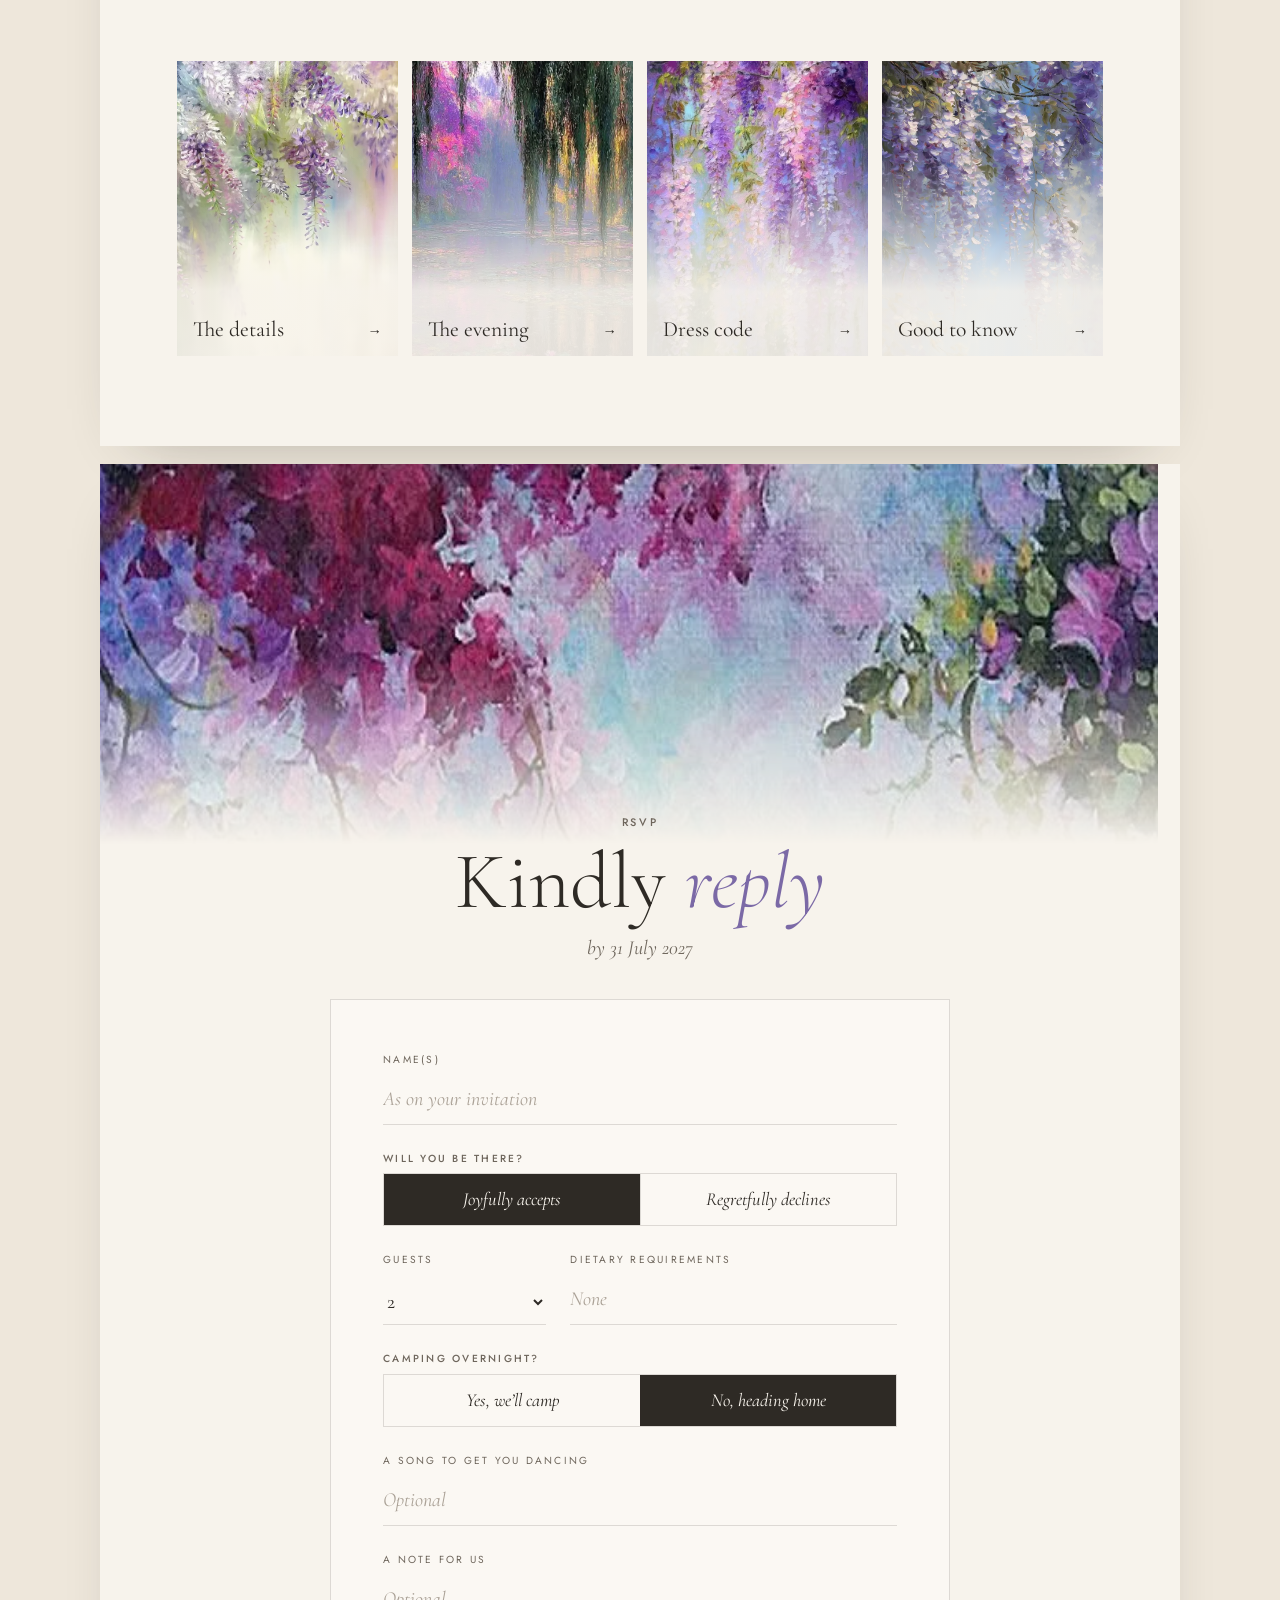
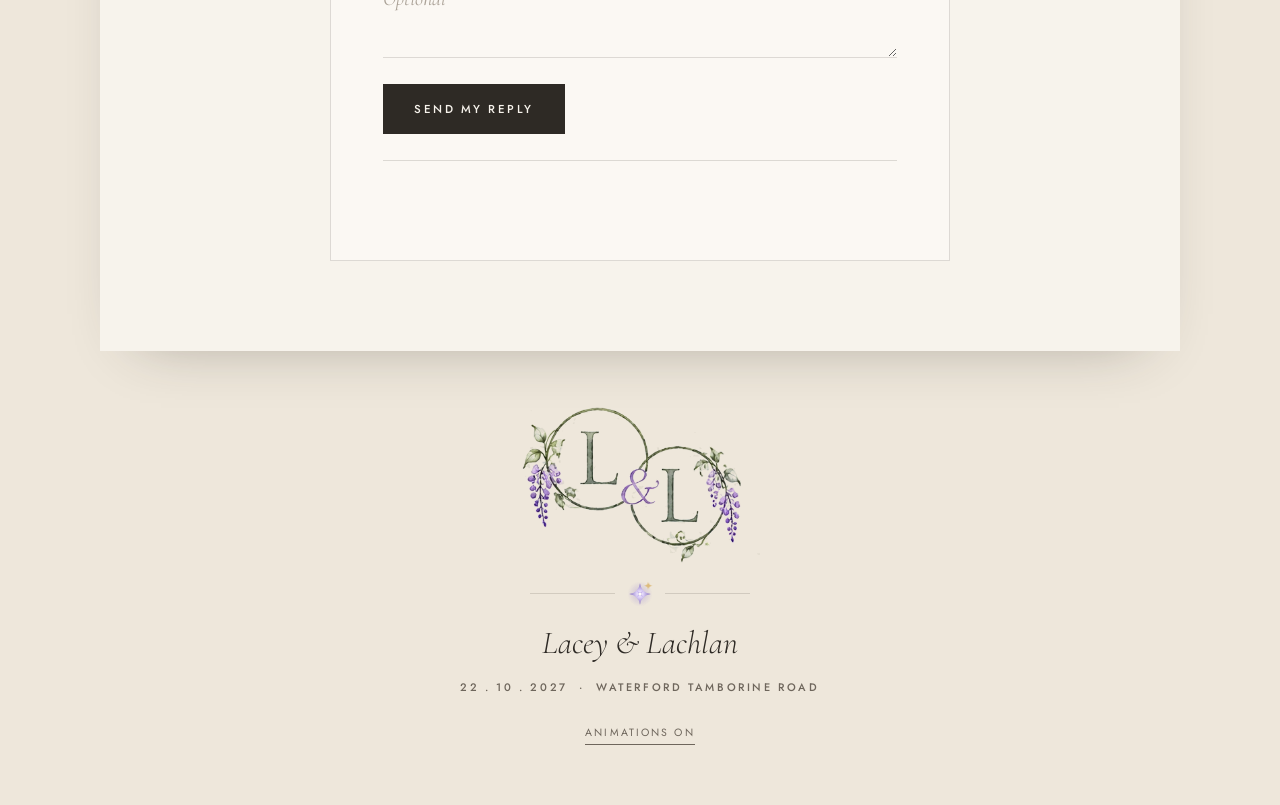
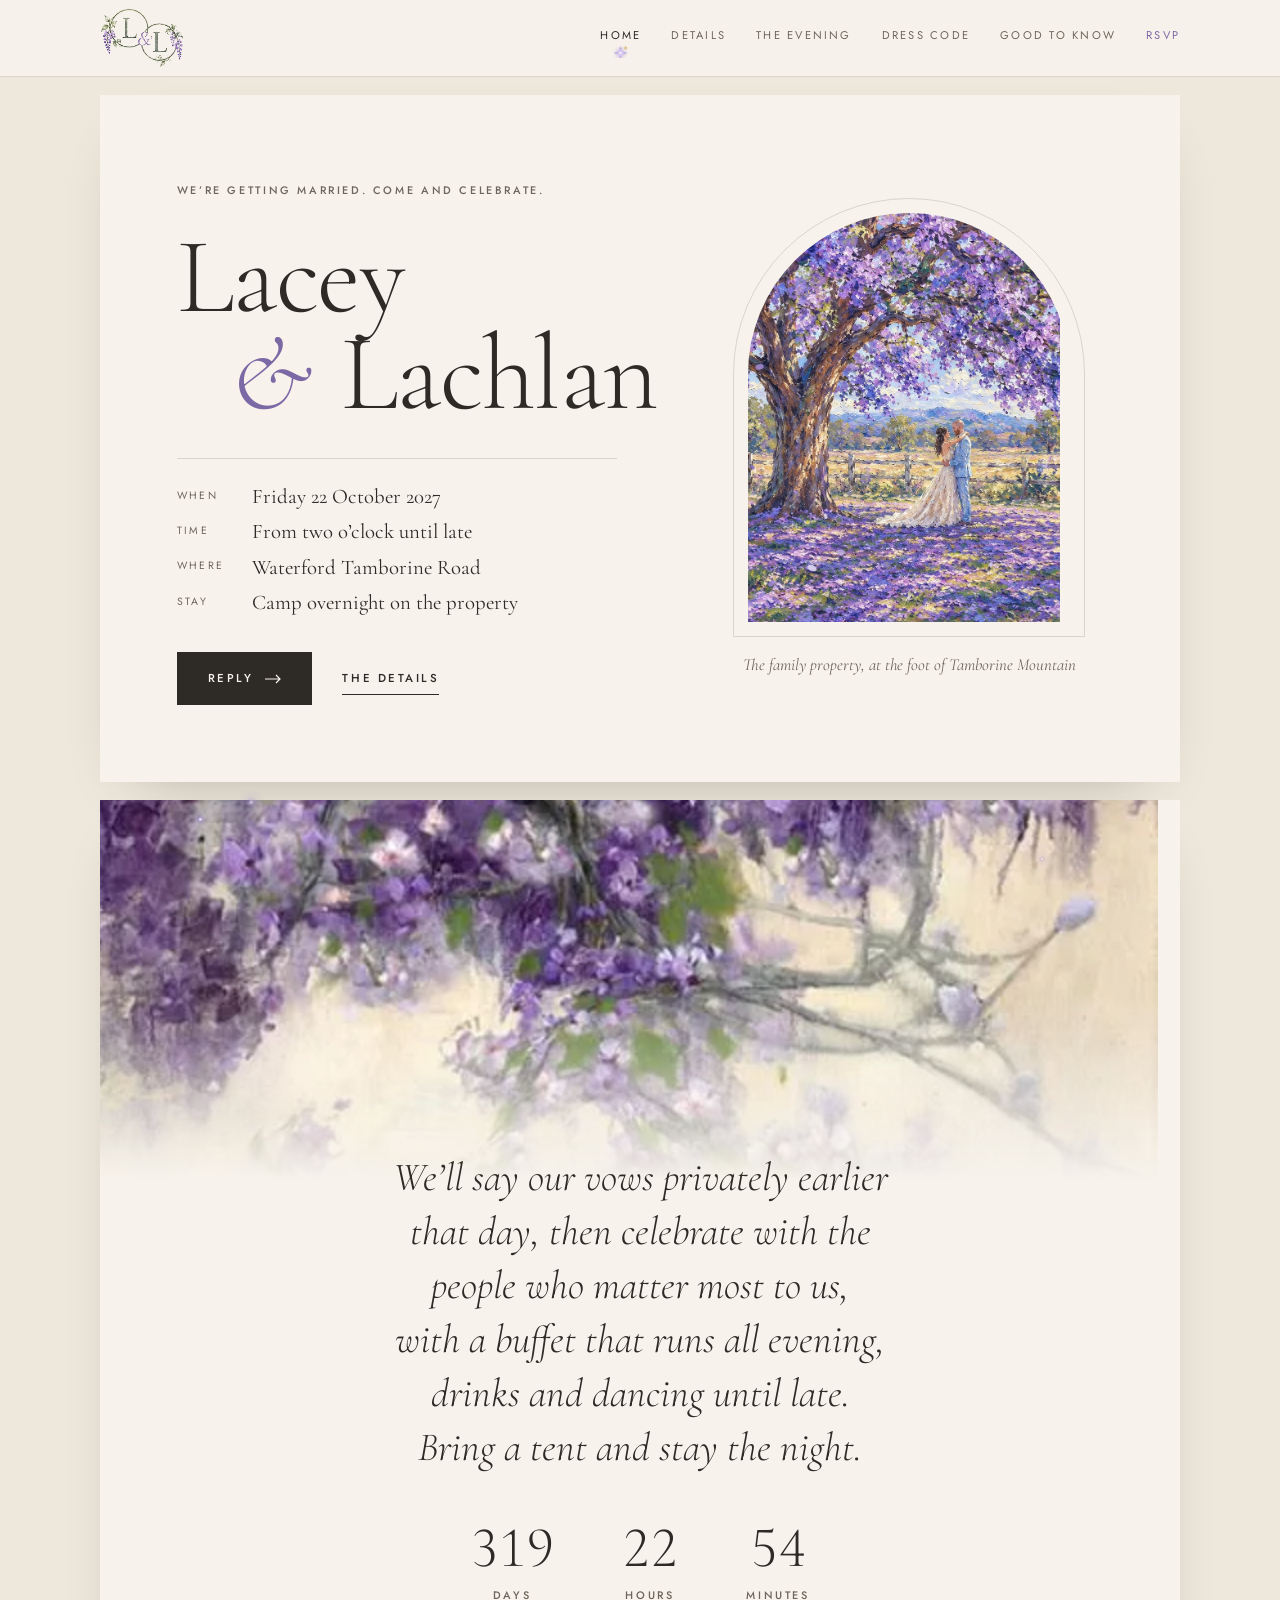
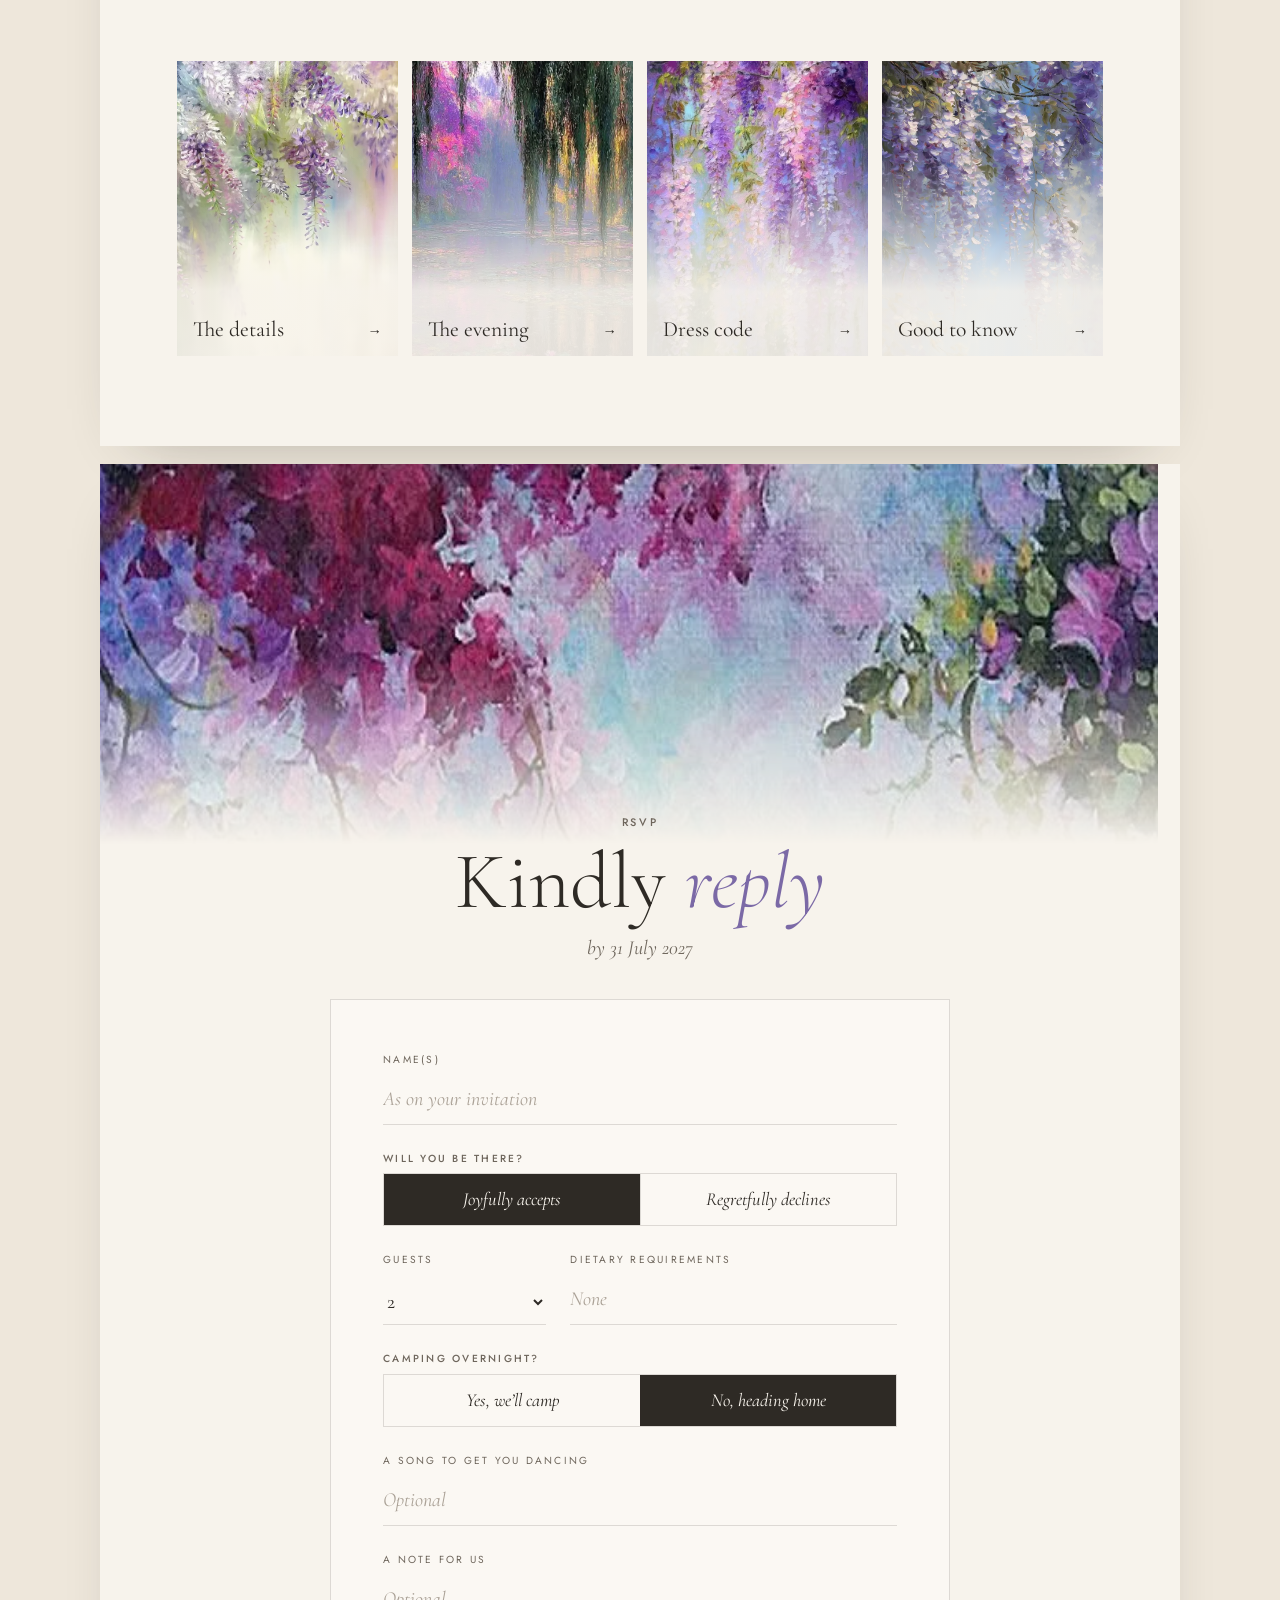
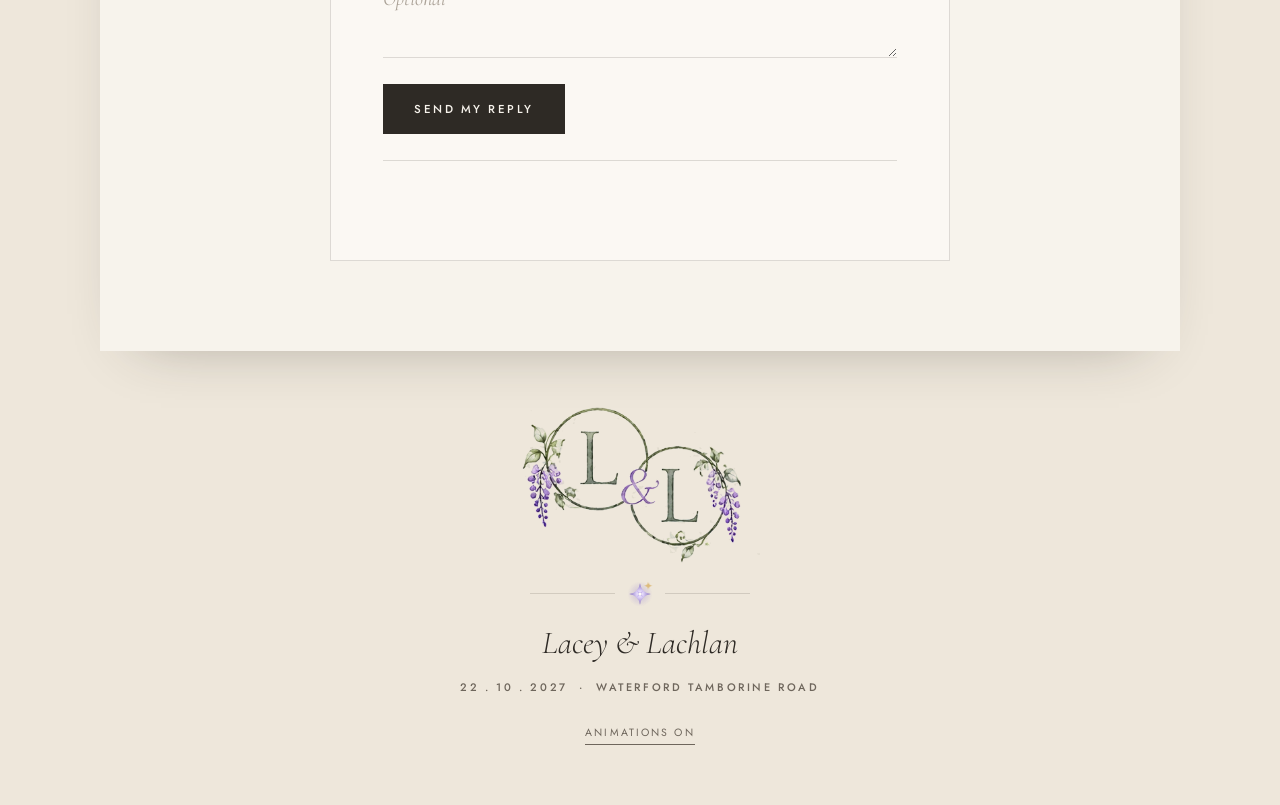
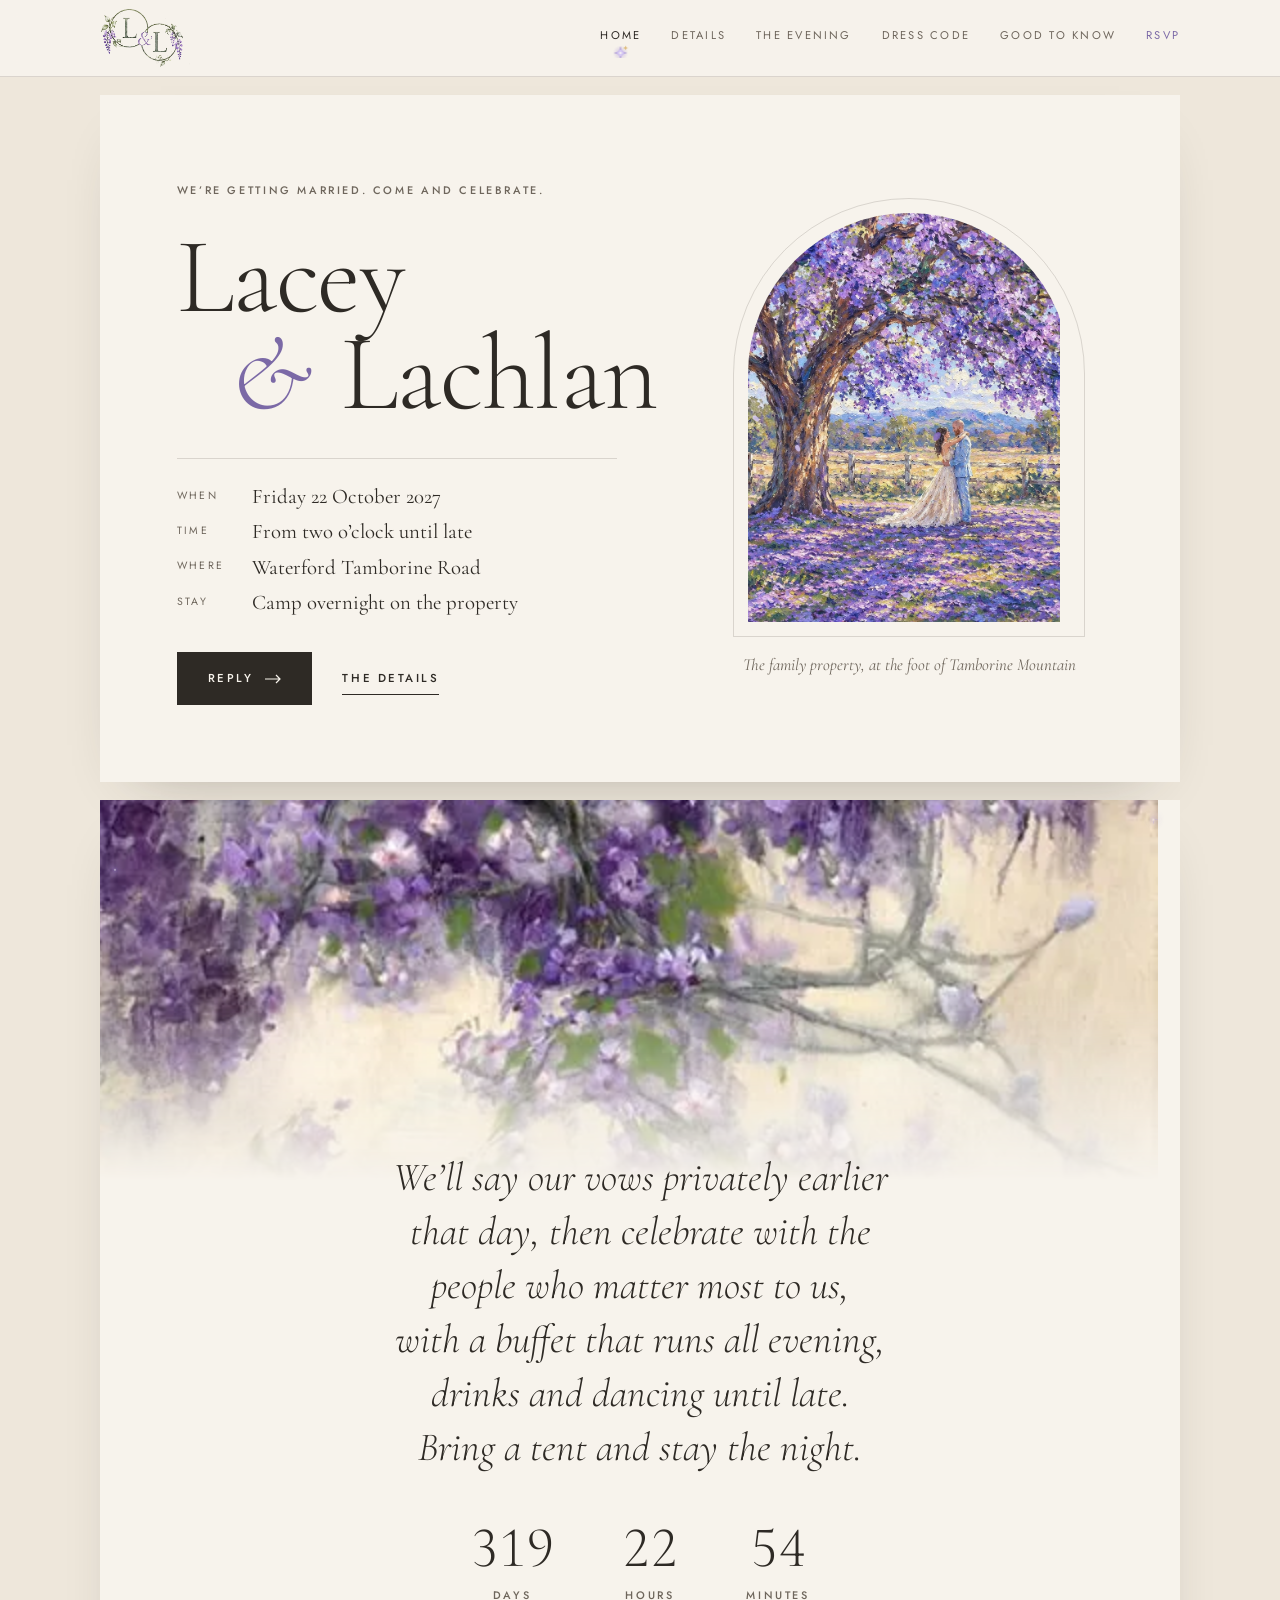
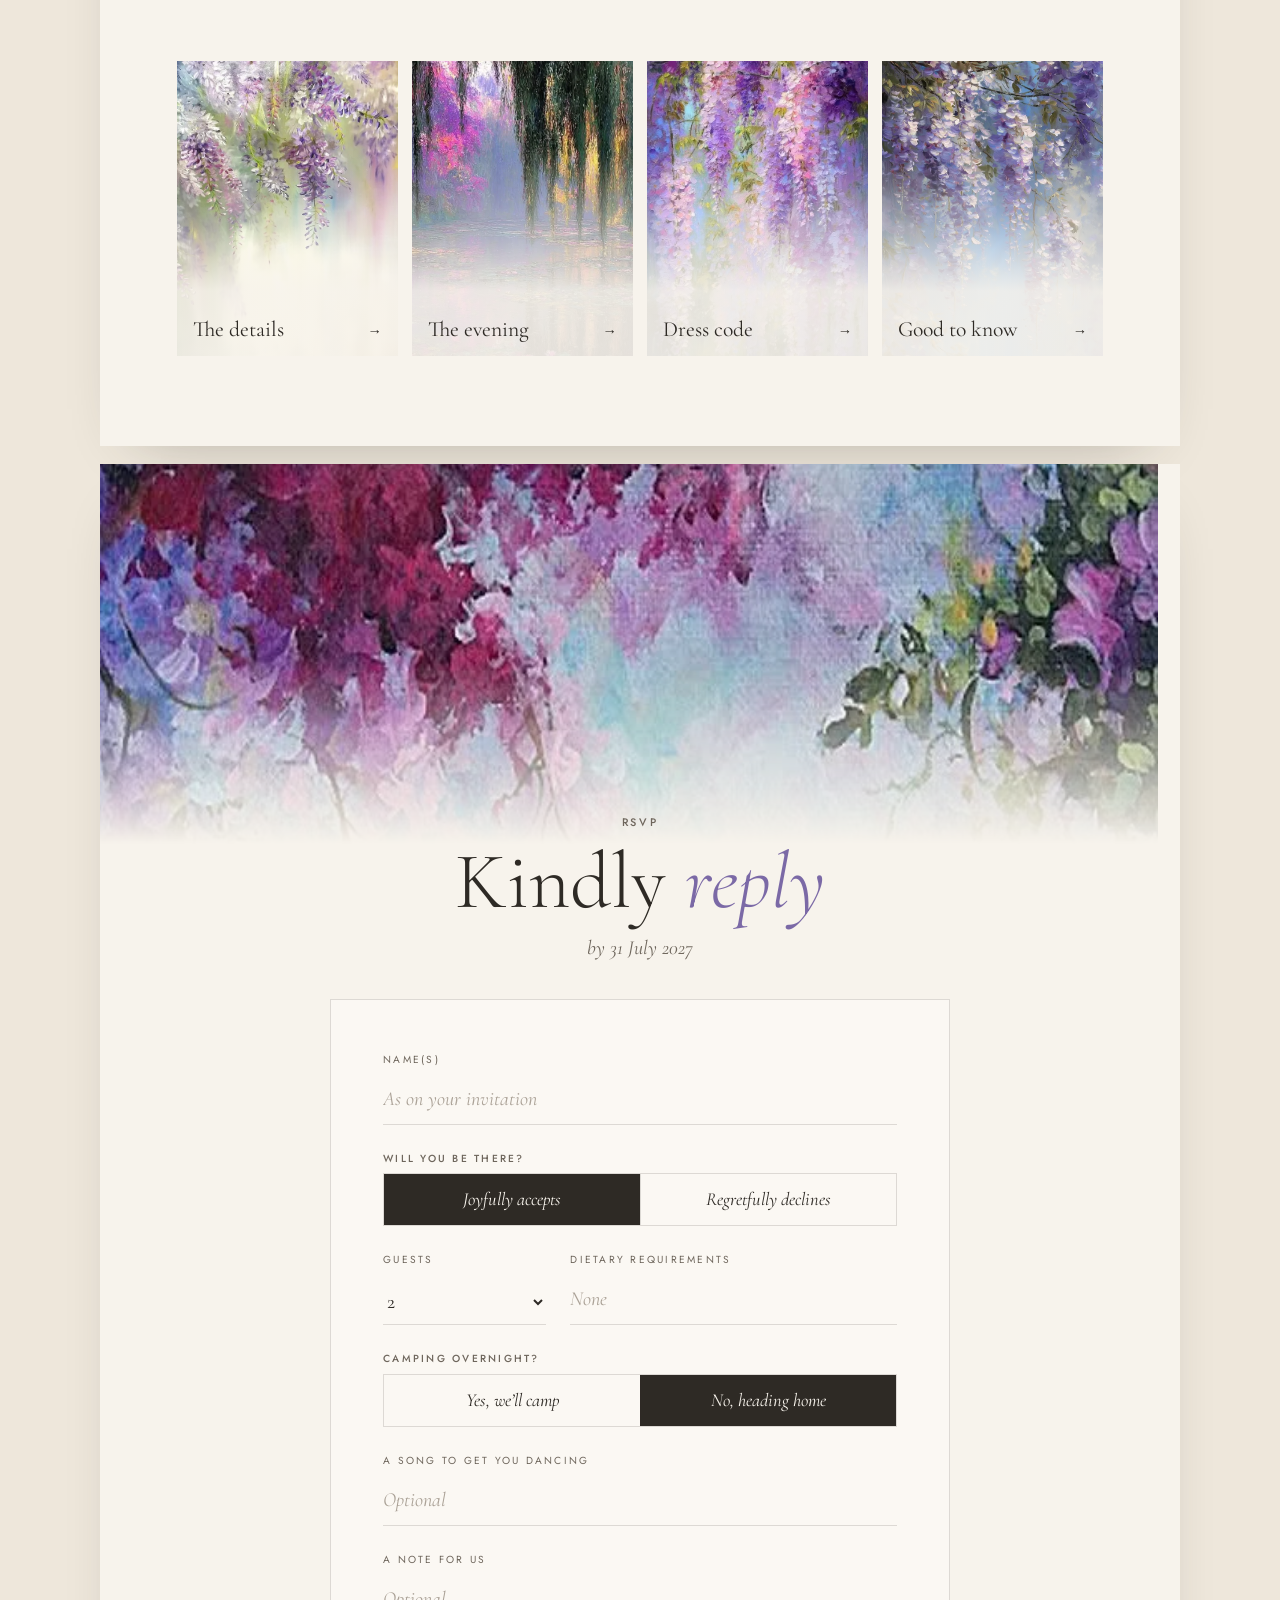
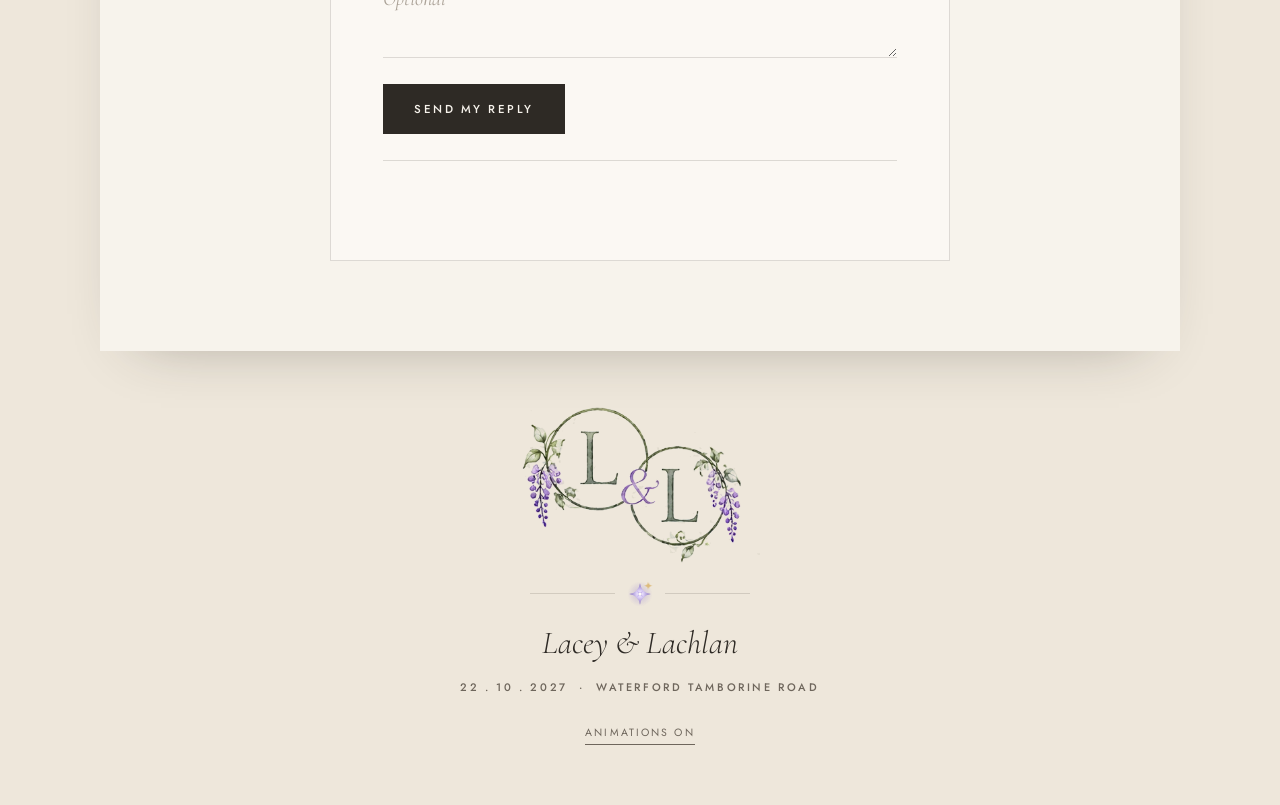
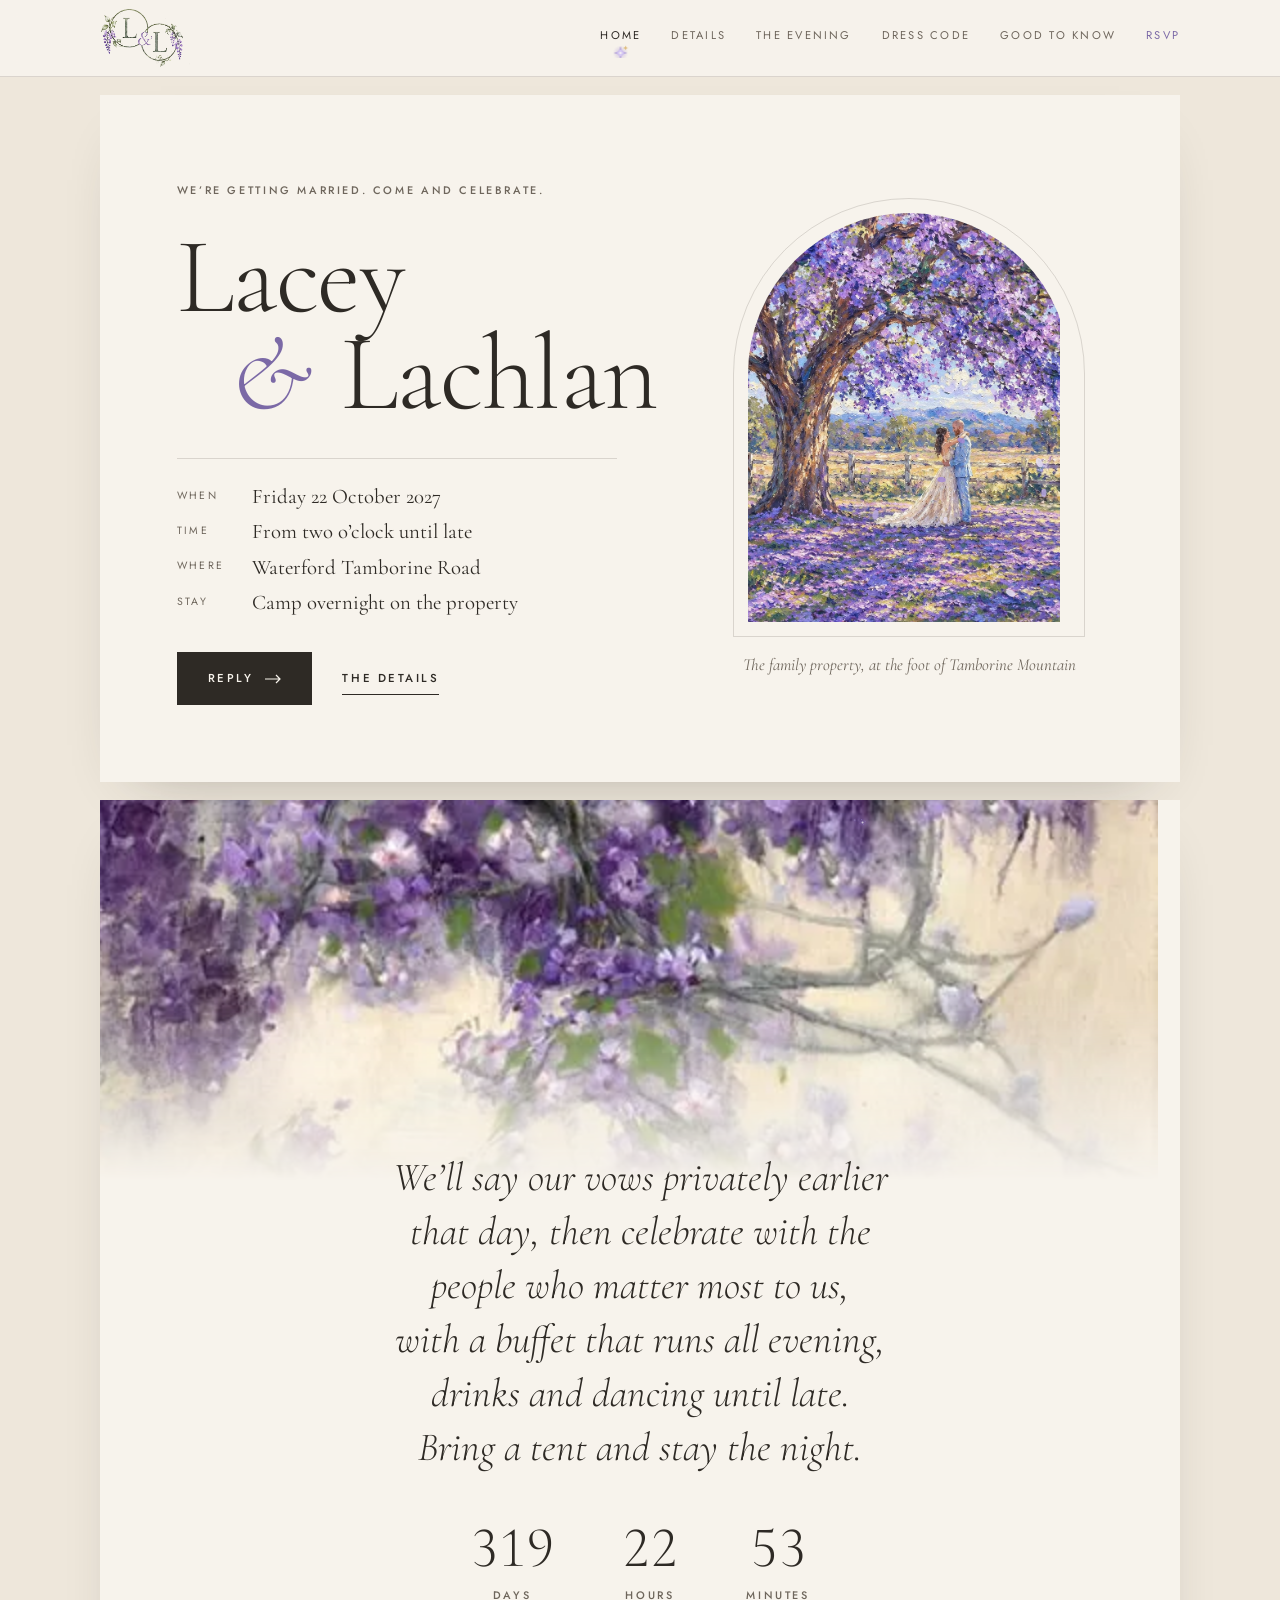
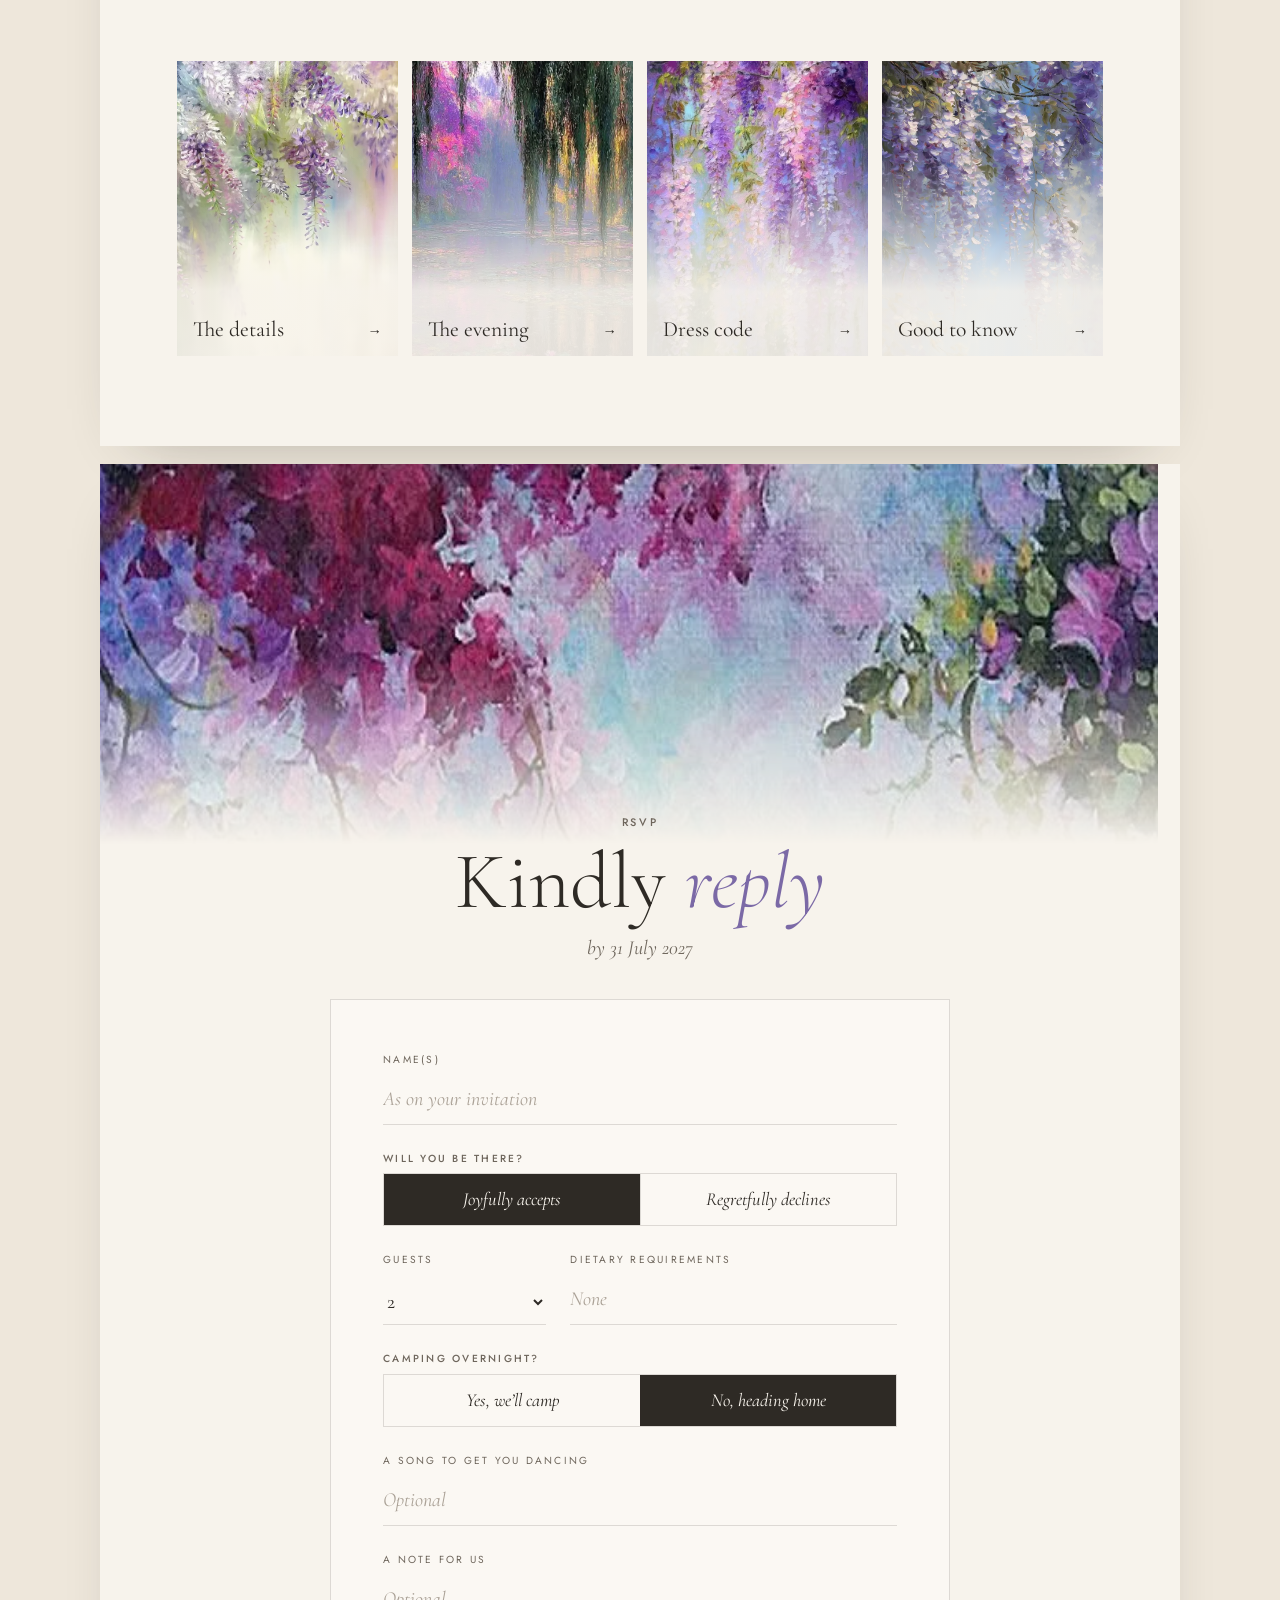
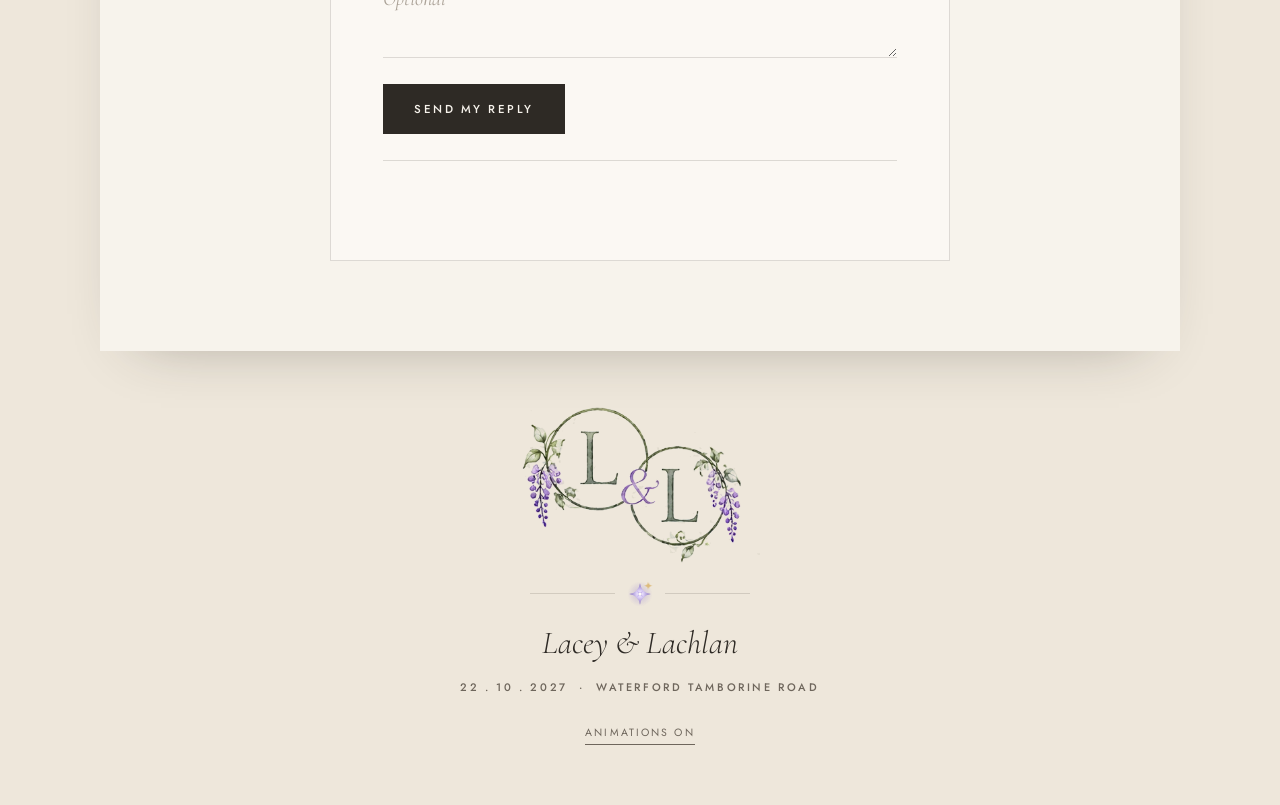
